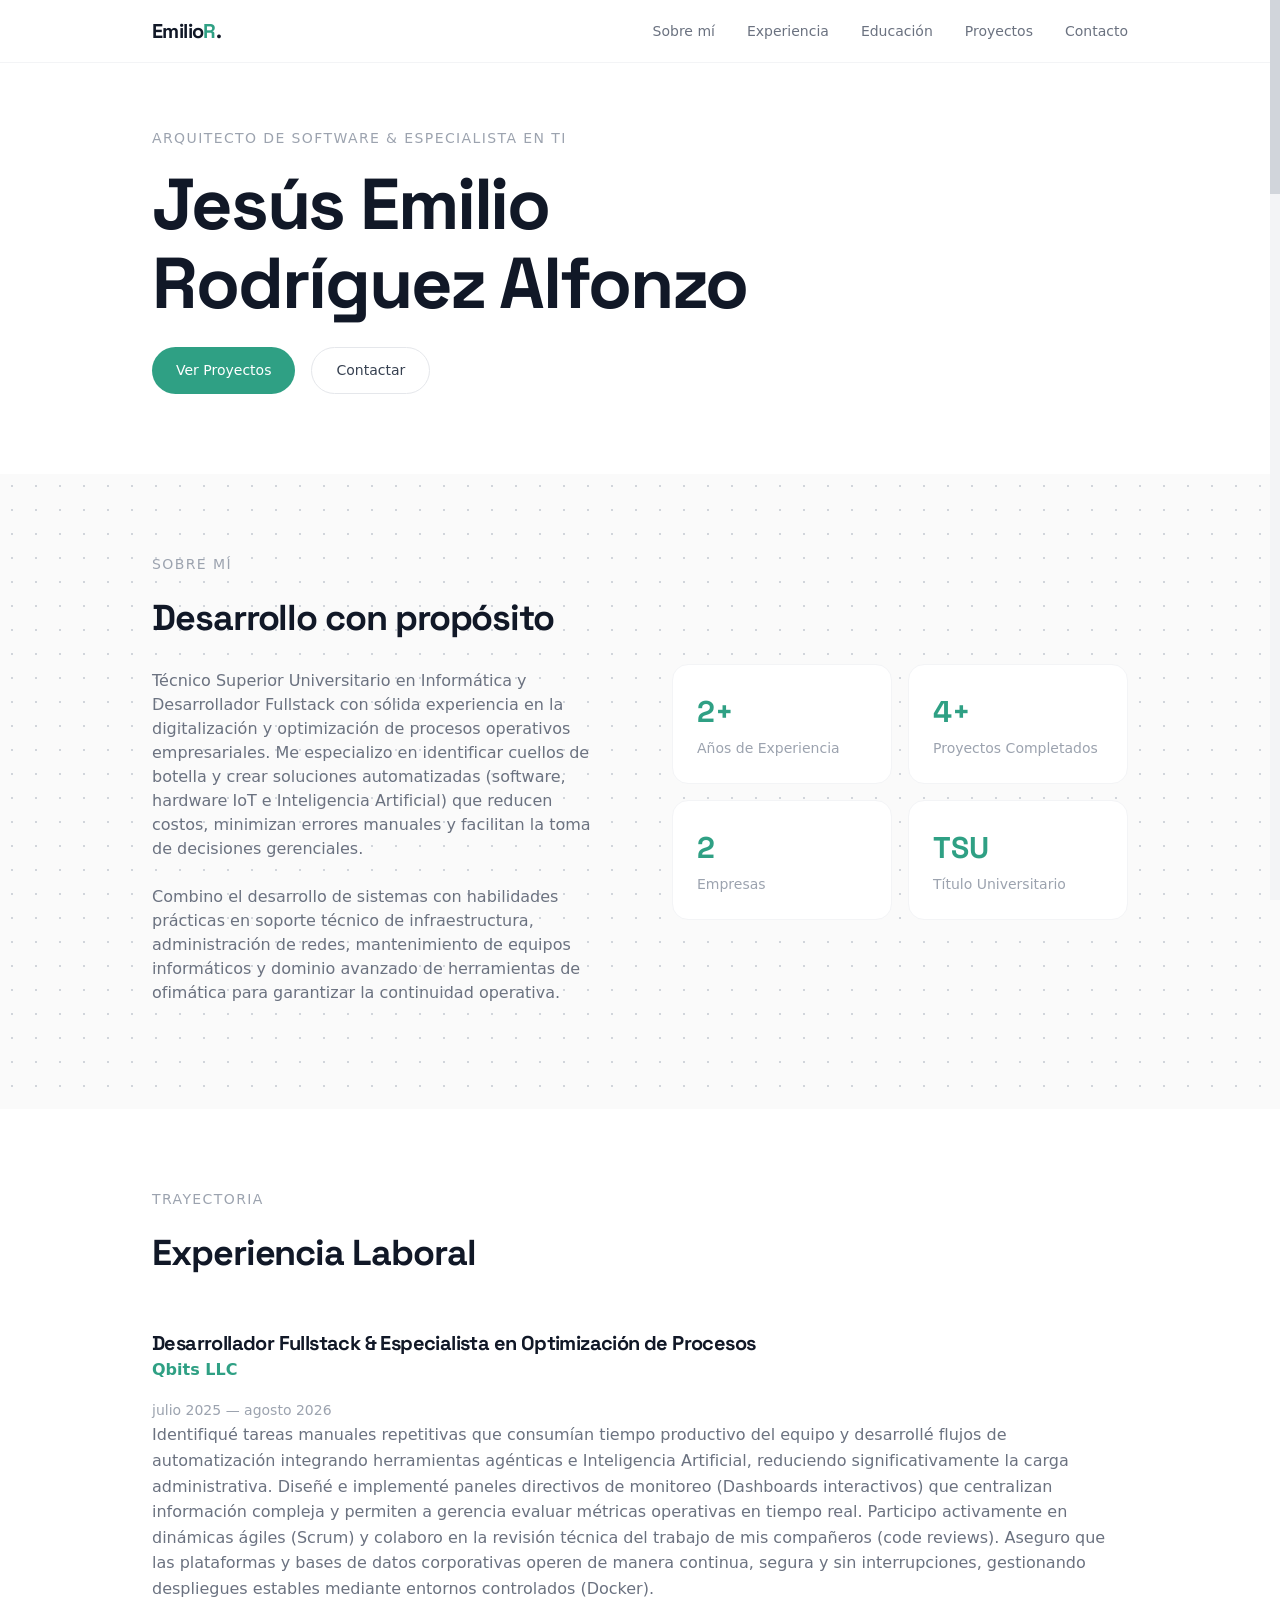
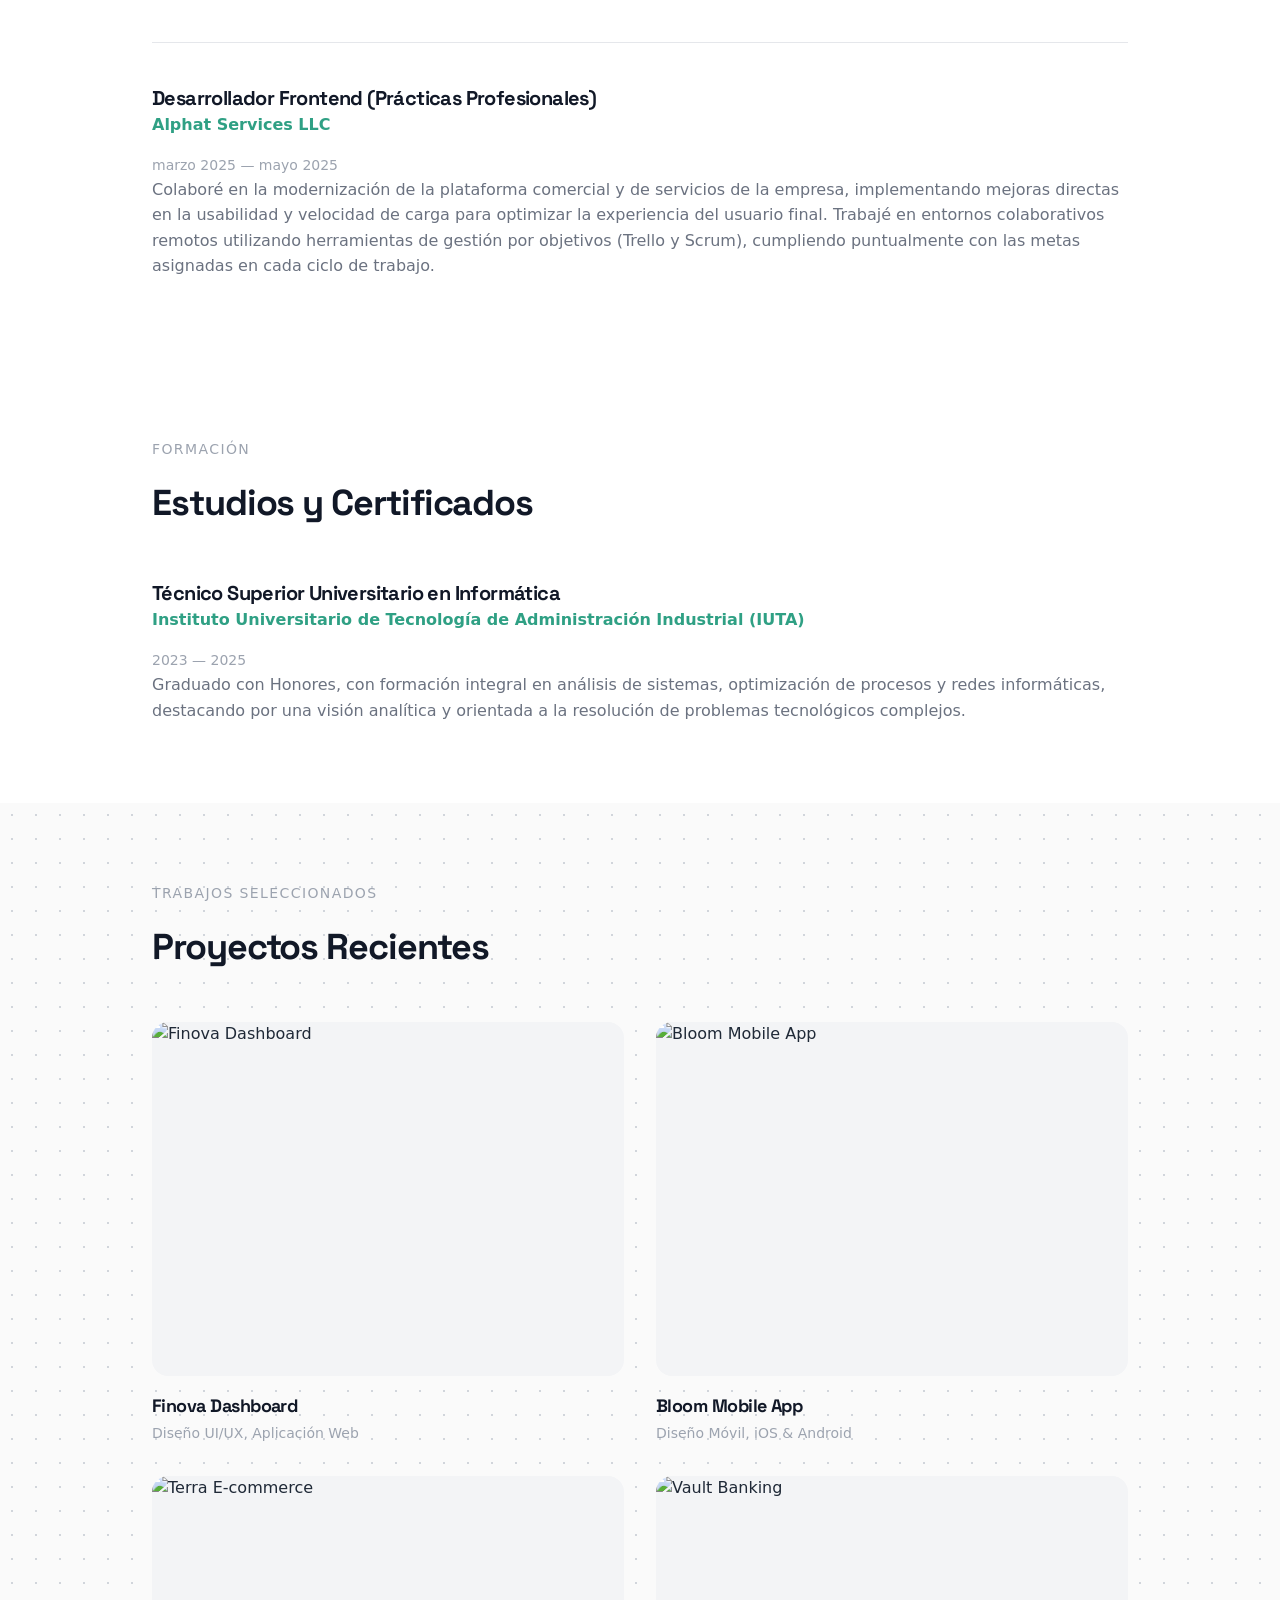
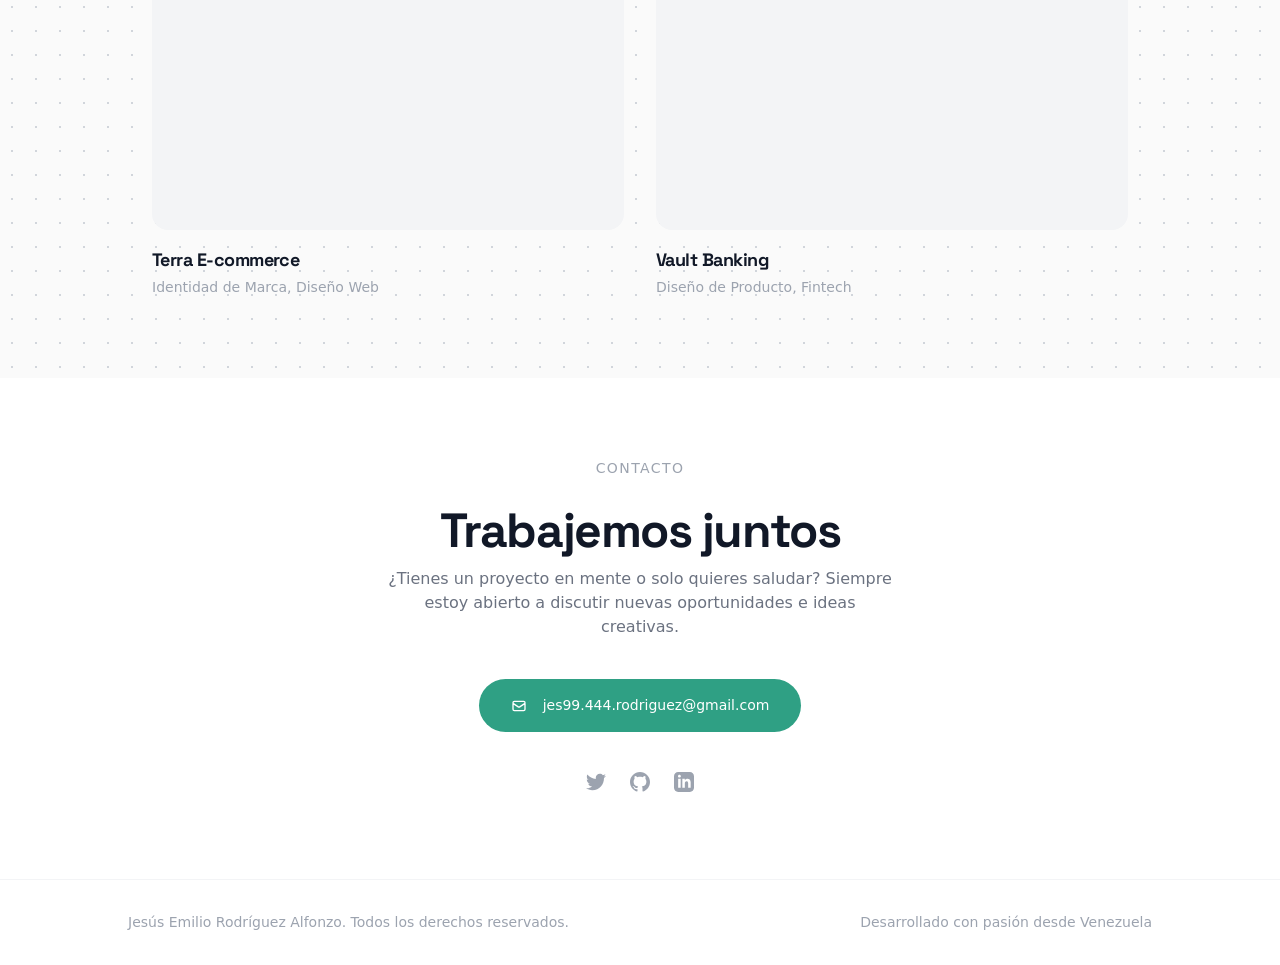
==== demo.html @ e8232c18 "changes" ====
<!DOCTYPE html>
<html lang="es">

<head>
    <meta charset="UTF-8">
    <meta name="viewport" content="width=device-width, initial-scale=1.0">
    <title>Jesús Emilio Rodríguez Alfonzo — Desarrollador Fullstack & DevOps</title>

    <!-- Fuentes de Google -->
    <link rel="preconnect" href="https://fonts.googleapis.com">
    <link rel="preconnect" href="https://fonts.gstatic.com" crossorigin>
    <link href="https://fonts.googleapis.com/css2?family=Space+Grotesk:wght@500;700&display=swap" rel="stylesheet">

    <style>
        /* Variables CSS */
        :root {
            --gray-50: #f9fafb;
            --gray-100: #f3f4f6;
            --gray-200: #e5e7eb;
            --gray-300: #d1d5db;
            --gray-400: #9ca3af;
            --gray-500: #6b7280;
            --gray-600: #4b5563;
            --gray-700: #374151;
            --gray-800: #1f2937;
            --gray-900: #111827;
            --white: #ffffff;
            --accent: #2FA084;
            --accent-hover: #26886C;
            /* Color de Acento: Verde */

            --max-width: 1024px;

            /* Variables del scrollbar personalizado */
            --scrollbar-size: 10px;
            --scrollbar-track: var(--gray-100);
            --scrollbar-thumb: var(--gray-300);
            --scrollbar-thumb-hover: var(--accent);
        }

        /* Reinicio y Base */
        * {
            box-sizing: border-box;
            margin: 0;
            padding: 0;
        }

        html {
            scroll-behavior: smooth;
        }

        body {
            font-family: system-ui, -apple-system, BlinkMacSystemFont, "Segoe UI", Roboto, sans-serif;
            background-color: var(--white);
            color: var(--gray-800);
            -webkit-font-smoothing: antialiased;
            -moz-osx-font-smoothing: grayscale;
            line-height: 1.5;
            overflow-x: hidden;
        }

        /* ============================================= */
        /* Scrollbar 100% personalizado (simulado con JS)  */
        /* Se oculta el scrollbar nativo del navegador y   */
        /* se dibuja uno propio: garantiza el mismo look   */
        /* (cuadrado, sin flechas) en cualquier SO/navegador */
        /* ============================================= */

        html,
        .project-modal {
            scrollbar-width: none;
            /* Firefox */
            -ms-overflow-style: none;
            /* IE/Edge viejo */
        }

        html::-webkit-scrollbar,
        .project-modal::-webkit-scrollbar {
            display: none;
            /* Chrome, Edge, Safari */
            width: 0;
            height: 0;
        }

        .custom-scrollbar-track {
            position: fixed;
            top: 0;
            right: 0;
            width: var(--scrollbar-size);
            height: 100vh;
            background-color: var(--scrollbar-track);
            z-index: 150;
            /* por encima del modal (100) y navbar (50) */
        }

        .custom-scrollbar-thumb {
            position: absolute;
            top: 0;
            left: 0;
            width: 100%;
            background-color: var(--scrollbar-thumb);
            cursor: pointer;
            border-radius: 0;
            /* cuadrado, sin excepción */
            will-change: transform, height;
        }

        .custom-scrollbar-thumb:hover,
        .custom-scrollbar-thumb.dragging {
            background-color: var(--scrollbar-thumb-hover);
        }

        .custom-scrollbar-track.hidden {
            display: none;
        }

        @media (max-width: 767px) {
            .custom-scrollbar-track {
                display: none;
            }
        }

        a {
            text-decoration: none;
            color: inherit;
        }

        /* Tipografía */
        h1,
        h2,
        h3,
        .logo {
            font-family: 'Space Grotesk', sans-serif;
            color: var(--gray-900);
            font-weight: 700;
            letter-spacing: -0.03em;
        }

        .r {
            color: var(--accent);
            font-weight: 900;
        }

        .subtitle {
            font-size: 0.875rem;
            font-weight: 500;
            color: var(--gray-400);
            letter-spacing: 0.1em;
            text-transform: uppercase;
            margin-bottom: 1rem;
        }

        /* Animaciones Fade-In */
        .fade-in {
            opacity: 0;
            transform: translateY(30px);
            transition: opacity 0.8s ease-out, transform 0.8s ease-out;
        }

        .fade-in.visible {
            opacity: 1;
            transform: translateY(0);
        }

        /* Diseño y Contenedores */
        .container {
            max-width: var(--max-width);
            margin: 0 auto;
            padding: 0 1.5rem;
        }

        .section {
            padding-block: 5rem;
        }

        /* Patrón de fondo sutil */
        .bg-gray {
            background-color: #fafafa;
            background-image: radial-gradient(var(--gray-300) 1px, transparent 1px);
            background-size: 24px 24px;
        }

        /* Navegación */
        .navbar {
            position: fixed;
            top: 0;
            width: 100%;
            background-color: rgba(255, 255, 255, 0.9);
            backdrop-filter: blur(4px);
            border-bottom: 1px solid var(--gray-100);
            z-index: 50;
        }

        .navbar-content {
            display: flex;
            justify-content: space-between;
            align-items: center;
            padding: 1rem 1.5rem;
            max-width: var(--max-width);
            margin: 0 auto;
        }

        .logo {
            font-size: 1.25rem;
        }

        .nav-links {
            display: none;
            gap: 2rem;
            font-size: 0.875rem;
            font-weight: 500;
            color: var(--gray-500);
        }

        .nav-links a {
            transition: color 0.2s;
        }

        .nav-links a:hover {
            color: var(--accent);
        }

        .menu-btn {
            display: block;
            background: none;
            border: none;
            color: var(--gray-600);
            cursor: pointer;
        }

        .menu-btn svg {
            width: 1.5rem;
            height: 1.5rem;
        }

        /* Menú Móvil */
        .mobile-menu {
            display: none;
            border-top: 1px solid var(--gray-100);
            background-color: var(--white);
            flex-direction: column;
            gap: 1rem;
            padding: 1rem 1.5rem;
            font-size: 0.875rem;
            font-weight: 500;
            color: var(--gray-500);
        }

        .mobile-menu.active {
            display: flex;
        }

        .mobile-menu a {
            transition: color 0.2s;
        }

        .mobile-menu a:hover {
            color: var(--accent);
        }

        /* Sección Hero */
        .hero {
            padding-top: 8rem;
            padding-bottom: 5rem;
        }

        .hero-content {
            max-width: 42rem;
        }

        .hero h1 {
            font-size: 3rem;
            line-height: 1.1;
            margin-bottom: 1.5rem;
        }

        /* Botones */
        .btn-group {
            display: flex;
            gap: 1rem;
        }

        .btn {
            display: inline-flex;
            align-items: center;
            gap: 0.5rem;
            padding: 0.75rem 1.5rem;
            font-size: 0.875rem;
            font-weight: 500;
            border-radius: 9999px;
            transition: all 0.2s;
            cursor: pointer;
        }

        .btn-primary {
            background-color: var(--accent);
            color: var(--white);
            border: none;
        }

        .btn-primary:hover {
            background-color: var(--accent-hover);
        }

        .btn-outline {
            background-color: transparent;
            color: var(--gray-700);
            border: 1px solid var(--gray-200);
        }

        .btn-outline:hover {
            border-color: var(--gray-400);
        }

        /* Sección Sobre Mí */
        .about-grid {
            display: grid;
            gap: 4rem;
        }

        .about-text {
            color: var(--gray-500);
            margin-bottom: 1.5rem;
        }

        .about h2 {
            font-size: 1.875rem;
            margin-bottom: 1.5rem;
        }

        .stats-grid {
            display: grid;
            grid-template-columns: repeat(2, 1fr);
            gap: 1rem;
        }

        .stat-card {
            background-color: var(--white);
            padding: 1.5rem;
            border-radius: 1rem;
            border: 1px solid var(--gray-100);
            transition: transform 0.3s ease;
        }

        .stat-card:hover {
            transform: translateY(-5px);
        }

        .stat-number {
            font-size: 1.875rem;
            font-family: 'Space Grotesk', sans-serif;
            font-weight: 700;
            color: var(--accent);
            margin-bottom: 0.25rem;
        }

        .stat-label {
            font-size: 0.875rem;
            color: var(--gray-400);
        }

        /* Sección Experiencia y Educación */
        .section-header h2 {
            font-size: 1.875rem;
            margin-bottom: 3rem;
        }

        .experience-list {
            display: flex;
            flex-direction: column;
            gap: 2.5rem;
        }

        .experience-item {
            padding-bottom: 2.5rem;
            border-bottom: 1px solid var(--gray-200);
        }

        .experience-item:last-child {
            padding-bottom: 0;
            border-bottom: none;
        }

        .job-meta {
            display: flex;
            flex-direction: column;
            gap: 0.25rem;
            margin-bottom: 0.5rem;
        }

        .job-title {
            font-size: 1.25rem;
            color: var(--gray-900);
        }

        .job-duration {
            font-size: 0.875rem;
            color: var(--gray-400);
            font-weight: 500;
        }

        .company-name {
            font-size: 1rem;
            font-weight: 600;
            color: var(--accent);
            margin-bottom: 1rem;
        }

        .job-desc {
            color: var(--gray-500);
            line-height: 1.6;
        }

        /* Sección Proyectos */
        .projects-grid {
            display: grid;
            gap: 2rem;
        }

        .project-card {
            cursor: pointer;
        }

        .project-image {
            background-color: var(--gray-100);
            border-radius: 1rem;
            overflow: hidden;
            margin-bottom: 1rem;
            aspect-ratio: 4/3;
            display: flex;
            align-items: center;
            justify-content: center;
            position: relative;
        }

        .project-image img {
            width: 100%;
            height: 100%;
            object-fit: cover;
            position: absolute;
            inset: 0;
            transition: transform 0.5s ease;
        }

        .project-card:hover .project-image img {
            transform: scale(1.05);
        }

        .project-overlay {
            position: absolute;
            inset: 0;
            background-image: linear-gradient(to top, rgba(0, 0, 0, 0.6) 0%, transparent 100%);
            opacity: 0;
            transition: opacity 0.3s ease;
            z-index: 20;
        }

        .project-card:hover .project-overlay {
            opacity: 1;
        }

        .project-title {
            font-size: 1.125rem;
            margin-bottom: 0.25rem;
            transition: color 0.2s;
        }

        .project-card:hover .project-title {
            color: var(--accent);
        }

        .project-category {
            font-size: 0.875rem;
            color: var(--gray-400);
        }

        /* Sección Contacto */
        .contact {
            text-align: center;
        }

        .contact-desc {
            color: var(--gray-500);
            margin: 0 auto 2.5rem;
            max-width: 32rem;
        }

        .contact .btn-primary {
            padding: 1rem 2rem;
        }

        .social-links {
            display: flex;
            justify-content: center;
            gap: 1.5rem;
            margin-top: 2.5rem;
        }

        .social-links a {
            color: var(--gray-400);
            transition: color 0.2s;
        }

        .social-links a:hover {
            color: var(--accent);
        }

        .social-links svg {
            width: 1.25rem;
            height: 1.25rem;
            fill: currentColor;
        }

        /* Modal — Artículo */
        .project-modal {
            position: fixed;
            inset: 0;
            z-index: 100;
            background: var(--white);
            overflow-y: auto;
            opacity: 0;
            visibility: hidden;
            transition: opacity 0.4s cubic-bezier(0.4, 0, 0.2, 1), visibility 0.4s;
        }

        .project-modal.open {
            opacity: 1;
            visibility: visible;
        }

        .modal-topbar {
            position: sticky;
            top: 0;
            z-index: 10;
            background: rgba(255, 255, 255, 0.92);
            backdrop-filter: blur(8px);
            border-bottom: 1px solid var(--gray-100);
        }

        .modal-topbar-inner {
            max-width: var(--max-width);
            margin: 0 auto;
            padding: 0.875rem 1.5rem;
            display: flex;
            align-items: center;
        }

        .modal-close {
            background: none;
            border: none;
            font-size: 0.875rem;
            font-weight: 500;
            color: var(--gray-500);
            cursor: pointer;
            display: inline-flex;
            align-items: center;
            gap: 0.4rem;
            padding: 0;
            transition: color 0.2s;
        }

        .modal-close:hover {
            color: var(--accent);
        }

        .modal-close svg {
            width: 1rem;
            height: 1rem;
        }

        .article-hero {
            max-width: 720px;
            margin: 1rem auto 0;
            overflow: hidden;
        }

        .article-hero img {
            width: 100%;
            height: auto;
            aspect-ratio: 16/10;
            object-fit: cover;
            display: block;
            border-radius: 0.5rem;
        }

        .article-body {
            max-width: 720px;
            margin: 0 auto;
            padding: 3rem 0 5rem;
        }

        .article-category {
            font-size: 0.8rem;
            font-weight: 500;
            color: var(--accent);
            text-transform: uppercase;
            letter-spacing: 0.08em;
            margin-bottom: 0.75rem;
        }

        .article-title {
            font-size: clamp(2rem, 5vw, 3.25rem);
            line-height: 1.15;
            margin-bottom: 2rem;
            text-wrap: balance;
        }

        .article-text {
            display: flex;
            flex-direction: column;
            gap: 1.25rem;
        }

        .article-text p {
            font-size: 1.0625rem;
            line-height: 1.8;
            color: var(--gray-600);
        }

        .article-text p strong {
            color: var(--gray-900);
            font-weight: 600;
        }

        .article-tags {
            display: flex;
            flex-wrap: wrap;
            gap: 0.5rem;
            margin-top: 2.5rem;
            padding-top: 2rem;
            border-top: 1px solid var(--gray-200);
        }

        .article-tag {
            padding: 0.35rem 0.875rem;
            background: var(--gray-100);
            border-radius: 9999px;
            font-size: 0.8rem;
            color: var(--gray-600);
            font-weight: 500;
        }

        @media (max-width: 640px) {
            .article-hero {
                max-width: 100%;
            }

            .article-hero img {
                border-radius: 0;
            }

            .article-body {
                padding: 2rem 1.25rem 4rem;
            }

            .article-title {
                margin-bottom: 1.5rem;
            }
        }

        /* Pie de Página */
        .footer {
            padding: 2rem 1.5rem;
            border-top: 1px solid var(--gray-100);
        }

        .footer-content {
            max-width: var(--max-width);
            margin: 0 auto;
            display: flex;
            flex-direction: column;
            gap: 1rem;
            text-align: center;
            font-size: 0.875rem;
            color: var(--gray-400);
        }

        /* Consultas de Medios Responsivas */
        @media (min-width: 768px) {
            .nav-links {
                display: flex;
            }

            .menu-btn {
                display: none;
            }

            .mobile-menu {
                display: none !important;
            }

            .hero h1 {
                font-size: 4.5rem;
            }

            .about h2,
            .section-header h2,
            .contact h2 {
                font-size: 2.25rem;
            }

            .contact h2 {
                font-size: 3rem;
            }

            .about-grid,
            .projects-grid {
                grid-template-columns: repeat(2, 1fr);
            }

            .about-grid {
                align-items: center;
            }

            .job-meta {
                flex-direction: row;
                justify-content: space-between;
                align-items: center;
            }

            .footer-content {
                flex-direction: row;
                justify-content: space-between;
                text-align: left;
            }
        }
    </style>
</head>

<body>

    <!-- Scrollbar personalizado (reemplaza al nativo del navegador) -->
    <div id="customScrollbarTrack" class="custom-scrollbar-track">
        <div id="customScrollbarThumb" class="custom-scrollbar-thumb"></div>
    </div>

    <!-- Navegación -->
    <nav class="navbar">
        <div class="navbar-content">
            <span class="logo">Emilio<span class="r">R</span>.</span>
            <div class="nav-links">
                <a href="#about">Sobre mí</a>
                <a href="#experience">Experiencia</a>
                <a href="#education">Educación</a>
                <a href="#work">Proyectos</a>
                <a href="#contact">Contacto</a>
            </div>
            <button id="menuBtn" class="menu-btn">
                <svg fill="none" stroke="currentColor" viewBox="0 0 24 24">
                    <path stroke-linecap="round" stroke-linejoin="round" stroke-width="2" d="M4 6h16M4 12h16M4 18h16" />
                </svg>
            </button>
        </div>
        <!-- Menú Móvil -->
        <div id="mobileMenu" class="mobile-menu">
            <a href="#about">Sobre mí</a>
            <a href="#experience">Experiencia</a>
            <a href="#education">Educación</a>
            <a href="#work">Proyectos</a>
            <a href="#contact">Contacto</a>
        </div>
    </nav>

    <!-- Sección Hero -->
    <section class="hero container fade-in">
        <div class="hero-content">
            <p class="subtitle fade-in">Arquitecto de Software & Especialista en TI</p>
            <h1 class="fade-in">Jesús Emilio Rodríguez Alfonzo</h1>
            <div class="btn-group fade-in">
                <a href="#work" class="btn btn-primary">Ver Proyectos</a>
                <a href="#contact" class="btn btn-outline">Contactar</a>
            </div>
        </div>
    </section>

    <!-- Sección Sobre Mí -->
    <section id="about" class="section bg-gray about">
        <div class="container about-grid">
            <div class="fade-in">
                <p class="subtitle">Sobre Mí</p>
                <h2>Desarrollo con propósito</h2>
                <p class="about-text">
                    Técnico Superior Universitario en Informática y Desarrollador Fullstack con sólida experiencia en la
                    digitalización y optimización de procesos operativos empresariales. Me especializo en identificar
                    cuellos de botella y crear soluciones automatizadas (software, hardware IoT e Inteligencia
                    Artificial) que reducen costos, minimizan errores manuales y facilitan la toma de decisiones
                    gerenciales.
                </p>
                <p class="about-text">
                    Combino el desarrollo de sistemas con habilidades prácticas en soporte técnico de infraestructura,
                    administración de redes, mantenimiento de equipos informáticos y dominio avanzado de herramientas de
                    ofimática para garantizar la continuidad operativa.
                </p>
            </div>
            <div class="stats-grid fade-in">
                <div class="stat-card">
                    <p class="stat-number">2+</p>
                    <p class="stat-label">Años de Experiencia</p>
                </div>
                <div class="stat-card">
                    <p class="stat-number">4+</p>
                    <p class="stat-label">Proyectos Completados</p>
                </div>
                <div class="stat-card">
                    <p class="stat-number">2</p>
                    <p class="stat-label">Empresas</p>
                </div>
                <div class="stat-card">
                    <p class="stat-number">TSU</p>
                    <p class="stat-label">Título Universitario</p>
                </div>
            </div>
        </div>
    </section>

    <!-- Sección Experiencia -->
    <section id="experience" class="section container">
        <div class="section-header fade-in">
            <p class="subtitle">Trayectoria</p>
            <h2>Experiencia Laboral</h2>
        </div>
        <div class="experience-list">
            <!-- Trabajo 1 -->
            <div class="experience-item fade-in">
                <h3 class="job-title">Desarrollador Fullstack & Especialista en Optimización de Procesos</h3>
                <p class="company-name">Qbits LLC</p>
                <span class="job-duration">julio 2025 — agosto 2026</span>
                <p class="job-desc">Identifiqué tareas manuales repetitivas que consumían tiempo productivo del equipo y
                    desarrollé flujos de automatización integrando herramientas agénticas e Inteligencia Artificial,
                    reduciendo significativamente la carga administrativa. Diseñé e implementé paneles directivos de
                    monitoreo (Dashboards interactivos) que centralizan información compleja y permiten a gerencia
                    evaluar métricas operativas en tiempo real. Participo activamente en dinámicas ágiles (Scrum) y
                    colaboro en la revisión técnica del trabajo de mis compañeros (code reviews). Aseguro que las
                    plataformas y bases de datos corporativas operen de manera continua, segura y sin interrupciones,
                    gestionando despliegues estables mediante entornos controlados (Docker).</p>
            </div>

            <!-- Trabajo 2 -->
            <div class="experience-item fade-in">
                <h3 class="job-title">Desarrollador Frontend (Prácticas Profesionales)</h3>
                <p class="company-name">Alphat Services LLC</p>
                <span class="job-duration">marzo 2025 — mayo 2025</span>
                <p class="job-desc">Colaboré en la modernización de la plataforma comercial y de servicios de la
                    empresa, implementando mejoras directas en la usabilidad y velocidad de carga para optimizar la
                    experiencia del usuario final. Trabajé en entornos colaborativos remotos utilizando herramientas de
                    gestión por objetivos (Trello y Scrum), cumpliendo puntualmente con las metas asignadas en cada
                    ciclo de trabajo.</p>
            </div>
        </div>
    </section>

    <!-- Sección Estudios y Certificados -->
    <section id="education" class="section container">
        <div class="section-header fade-in">
            <p class="subtitle">Formación</p>
            <h2>Estudios y Certificados</h2>
        </div>
        <div class="experience-list">
            <!-- Estudio 1 -->
            <div class="experience-item fade-in">
                <h3 class="job-title">Técnico Superior Universitario en Informática</h3>
                <p class="company-name">Instituto Universitario de Tecnología de Administración Industrial (IUTA)</p>
                <span class="job-duration">2023 — 2025</span>
                <p class="job-desc">Graduado con Honores, con formación integral en análisis de sistemas, optimización
                    de procesos y redes informáticas, destacando por una visión analítica y orientada a la resolución de
                    problemas tecnológicos complejos.</p>
            </div>
        </div>
    </section>

    <!-- Sección Proyectos -->
    <section id="work" class="section bg-gray">
        <div class="container">
            <div class="section-header fade-in">
                <p class="subtitle">Trabajos Seleccionados</p>
                <h2>Proyectos Recientes</h2>
            </div>
            <div class="projects-grid">
                <!-- Proyecto 1 -->
                <div class="project-card fade-in">
                    <div class="project-image">
                        <img src="https://picsum.photos/id/0/800/600" alt="Finova Dashboard" loading="lazy">
                        <div class="project-overlay"></div>
                    </div>
                    <h3 class="project-title">Finova Dashboard</h3>
                    <p class="project-category">Diseño UI/UX, Aplicación Web</p>
                </div>
                <!-- Proyecto 2 -->
                <div class="project-card fade-in">
                    <div class="project-image">
                        <img src="https://picsum.photos/id/180/800/600" alt="Bloom Mobile App" loading="lazy">
                        <div class="project-overlay"></div>
                    </div>
                    <h3 class="project-title">Bloom Mobile App</h3>
                    <p class="project-category">Diseño Móvil, iOS & Android</p>
                </div>
                <!-- Proyecto 3 -->
                <div class="project-card fade-in">
                    <div class="project-image">
                        <img src="https://picsum.photos/id/1/800/600" alt="Terra E-commerce" loading="lazy">
                        <div class="project-overlay"></div>
                    </div>
                    <h3 class="project-title">Terra E-commerce</h3>
                    <p class="project-category">Identidad de Marca, Diseño Web</p>
                </div>
                <!-- Proyecto 4 -->
                <div class="project-card fade-in">
                    <div class="project-image">
                        <img src="https://picsum.photos/id/60/800/600" alt="Vault Banking" loading="lazy">
                        <div class="project-overlay"></div>
                    </div>
                    <h3 class="project-title">Vault Banking</h3>
                    <p class="project-category">Diseño de Producto, Fintech</p>
                </div>
            </div>
        </div>
    </section>

    <!-- Sección Contacto -->
    <section id="contact" class="section contact fade-in">
        <div class="container">
            <p class="subtitle">Contacto</p>
            <h2>Trabajemos juntos</h2>
            <p class="contact-desc">
                ¿Tienes un proyecto en mente o solo quieres saludar? Siempre estoy abierto a discutir nuevas
                oportunidades
                e ideas creativas.
            </p>
            <a href="mailto:jes99.444.rodriguez@gmail.com" class="btn btn-primary">
                <svg style="width: 1rem; height: 1rem; margin-right: 0.5rem;" fill="none" stroke="currentColor"
                    viewBox="0 0 24 24">
                    <path stroke-linecap="round" stroke-linejoin="round" stroke-width="2"
                        d="M3 8l7.89 5.26a2 2 0 002.22 0L21 8M5 19h14a2 2 0 002-2V7a2 2 0 00-2-2H5a2 2 0 00-2 2v10a2 2 0 002 2z" />
                </svg>
                jes99.444.rodriguez@gmail.com
            </a>
            <div class="social-links">
                <a href="#">
                    <svg viewBox="0 0 24 24">
                        <path
                            d="M24 4.557c-.883.392-1.832.656-2.828.775 1.017-.609 1.798-1.574 2.165-2.724-.951.564-2.005.974-3.127 1.195-.897-.957-2.178-1.555-3.594-1.555-3.179 0-5.515 2.966-4.797 6.045-4.091-.205-7.719-2.165-10.148-5.144-1.29 2.213-.669 5.108 1.523 6.574-.806-.026-1.566-.247-2.224-.616-.054 2.281 1.581 4.415 3.949 4.89-.693.188-1.452.232-2.224.084.626 1.956 2.444 3.379 4.6 3.419-2.07 1.623-4.678 2.348-7.29 2.04 2.179 1.397 4.768 2.212 7.548 2.212 9.142 0 14.307-7.721 13.995-14.646.962-.695 1.797-1.562 2.457-2.549z" />
                    </svg>
                </a>
                <a href="#">
                    <svg viewBox="0 0 24 24">
                        <path
                            d="M12 0c-6.626 0-12 5.373-12 12 0 5.302 3.438 9.8 8.207 11.387.599.111.793-.261.793-.577v-2.234c-3.338.726-4.033-1.416-4.033-1.416-.546-1.387-1.333-1.756-1.333-1.756-1.089-.745.083-.729.083-.729 1.205.084 1.839 1.237 1.839 1.237 1.07 1.834 2.807 1.304 3.492.997.107-.775.418-1.305.762-1.604-2.665-.305-5.467-1.334-5.467-5.931 0-1.311.469-2.381 1.236-3.221-.124-.303-.535-1.524.117-3.176 0 0 1.008-.322 3.301 1.23.957-.266 1.983-.399 3.003-.404 1.02.005 2.047.138 3.006.404 2.291-1.552 3.297-1.23 3.297-1.23.653 1.653.242 2.874.118 3.176.77.84 1.235 1.911 1.235 3.221 0 4.609-2.807 5.624-5.479 5.921.43.372.823 1.102.823 2.222v3.293c0 .319.192.694.801.576 4.765-1.589 8.199-6.086 8.199-11.386 0-6.627-5.373-12-12-12z" />
                    </svg>
                </a>
                <a href="#">
                    <svg viewBox="0 0 24 24">
                        <path
                            d="M19 0h-14c-2.761 0-5 2.239-5 5v14c0 2.761 2.239 5 5 5h14c2.762 0 5-2.239 5-5v-14c0-2.761-2.238-5-5-5zm-11 19h-3v-11h3v11zm-1.5-12.268c-.966 0-1.75-.79-1.75-1.764s.784-1.764 1.75-1.764 1.75.79 1.75 1.764-.783 1.764-1.75 1.764zm13.5 12.268h-3v-5.604c0-3.368-4-3.113-4 0v5.604h-3v-11h3v1.765c1.396-2.586 7-2.777 7 2.476v6.759z" />
                    </svg>
                </a>
            </div>
        </div>
    </section>

    <!-- Modal — Artículo -->
    <div id="projectModal" class="project-modal">
        <header class="modal-topbar">
            <div class="modal-topbar-inner">
                <button id="modalClose" class="modal-close">
                    <svg fill="none" stroke="currentColor" viewBox="0 0 24 24">
                        <path stroke-linecap="round" stroke-linejoin="round" stroke-width="2"
                            d="M10 19l-7-7m0 0l7-7m-7 7h18" />
                    </svg>
                    Volver
                </button>
            </div>
        </header>
        <article class="modal-article">
            <figure class="article-hero">
                <img id="modalImage" src="" alt="">
            </figure>
            <div class="article-body">
                <p id="modalCategory" class="article-category"></p>
                <h1 id="modalTitle" class="article-title"></h1>
                <div id="modalDescription" class="article-text"></div>
                <div id="modalTags" class="article-tags"></div>
            </div>
        </article>
    </div>

    <!-- Pie de Página -->
    <footer class="footer">
        <div class="footer-content">
            <p>Jesús Emilio Rodríguez Alfonzo. Todos los derechos reservados.</p>
            <p>Desarrollado con pasión desde Venezuela</p>
        </div>
    </footer>

    <script>
        // Alternar menú móvil
        const menuBtn = document.getElementById('menuBtn');
        const mobileMenu = document.getElementById('mobileMenu');
        menuBtn.addEventListener('click', () => {
            mobileMenu.classList.toggle('active');
        });

        // Cerrar menú móvil al hacer clic en un enlace
        mobileMenu.querySelectorAll('a').forEach(link => {
            link.addEventListener('click', () => {
                mobileMenu.classList.remove('active');
            });
        });

        // Desplazamiento suave para enlaces de anclaje
        document.querySelectorAll('a[href^="#"]').forEach(anchor => {
            anchor.addEventListener('click', function (e) {
                e.preventDefault();
                const target = document.querySelector(this.getAttribute('href'));
                if (target) {
                    target.scrollIntoView({ behavior: 'smooth', block: 'start' });
                }
            });
        });

        // Observador de intersección para animaciones Fade-in
        const observerOptions = {
            threshold: 0.1,
            rootMargin: "0px 0px -50px 0px"
        };

        const observer = new IntersectionObserver((entries) => {
            entries.forEach(entry => {
                if (entry.isIntersecting) {
                    entry.target.classList.add('visible');
                }
            });
        }, observerOptions);

        document.querySelectorAll('.fade-in').forEach((el) => {
            observer.observe(el);
        });

        // Datos de proyectos
        const projectsData = [
            {
                title: "Finova Dashboard",
                category: "Diseño UI/UX · Aplicación Web",
                image: "https://picsum.photos/id/0/800/600",
                description: [
                    "<strong>El reto:</strong> Finova, una fintech en crecimiento, necesitaba transformar su panel de control empresarial. Los usuarios perdían tiempo buscando datos críticos entre decenas de pantallas sin jerarquía ni coherencia visual.",
                    "<strong>Mi enfoque:</strong> Comencé con una auditoría de usabilidad completa y entrevistas con 12 clientes clave. Identifiqué los flujos de uso más frecuentes y rediseñé la información arquitectura para poner los KPIs principales a un solo clic de distancia. Cada componente fue construido como pieza de un sistema de diseño modular.",
                    "<strong>El resultado:</strong> El nuevo dashboard redujo el tiempo de toma de decisiones en un 40% y mejoró la retención de usuarios en un 25% en los primeros tres meses. El sistema de diseño se extendió a toda la plataforma."
                ],
                tags: ["React", "D3.js", "Design System", "Figma", "User Research"]
            },
            {
                title: "Bloom Mobile App",
                category: "Diseño Móvil · iOS & Android",
                image: "https://picsum.photos/id/180/800/600",
                description: [
                    "<strong>El reto:</strong> Bloom quería crear una app de jardinería que se sintiera cálida y accesible, no técnica. El mercado estaba saturado de apps genéricas de recordatorios sin personalidad.",
                    "<strong>Mi enfoque:</strong> Investigación etnográfica con 20 usuarios: visité sus hogares para entender su relación con las plantas. Diseñé una interfaz que usa lenguaje natural (\"Tu monstera tiene sed\") en vez de datos crudos. La paleta de verdes orgánicos y las micro-animaciones refuerzan la conexión emocional con el cuidado de plantas.",
                    "<strong>El resultado:</strong> La app alcanzó 50,000 descargas en el primer mes con una calificación de 4.9 estrellas. El tiempo promedio de sesión superó los 3 minutos — alto para una app de utilidad."
                ],
                tags: ["Flutter", "Animaciones", "UX Research", "Prototyping", "Design Tokens"]
            },
            {
                title: "Terra E-commerce",
                category: "Identidad de Marca · Diseño Web",
                image: "https://picsum.photos/id/1/800/600",
                description: [
                    "<strong>El reto:</strong> Terra necesitaba una identidad visual y una tienda online que comunicaran sustentabilidad de verdad, no solo greenwashing. El público objetivo son compradores conscientes que desconfían de las promesas vacías.",
                    "<strong>Mi enfoque:</strong> Desarrollé una identidad de marca con texturas orgánicas, fotografía honesta y una paleta de tierra que evoca lo natural sin caer en el cliché del verde genérico. El flujo de compra fue optimizado con checkout de un solo paso y transparencia total en la huella de carbono de cada producto.",
                    "<strong>El resultado:</strong> El abandono del carrito se redujo un 35%. Terra fue destacada como \"Diseño del mes\" en Awwwards y el tráfico orgánico creció un 60% gracias al SEO optimizado."
                ],
                tags: ["Branding", "Shopify", "Mobile First", "SEO", "Estrategia"]
            },
            {
                title: "Vault Banking",
                category: "Diseño de Producto · Fintech",
                image: "https://picsum.photos/id/60/800/600",
                description: [
                    "<strong>El reto:</strong> Vault quería crear una app bancaria digital que fuera segura sin sentirse intimidante. El reto era balancear la confianza (necesaria en fintech) con la simplicidad (necesaria para la adopción).",
                    "<strong>Mi enfoque:</strong> Diseñé un sistema de autenticación biométrica que se siente como una extensión natural del flujo, no como una barrera. La interfaz usa jerarquía visual clara: acciones primarias en azul, información contextual en gris suave. Cada pantalla tiene un solo objetivo.",
                    "<strong>El resultado:</strong> La app alcanzó 4.8 estrellas en App Store y Google Play con más de 100,000 descargas en el primer trimestre. La tasa de completitud de onboarding subió del 62% al 91%."
                ],
                tags: ["Seguridad", "Biometría", "iOS", "Android", "Accesibilidad"]
            }
        ];

        // Objetivo activo del scrollbar personalizado (se declara aquí para
        // que tanto el modal como el IIFE del scrollbar lo compartan)
        let scrollbarTarget = window;

        // Modal
        const modal = document.getElementById('projectModal');
        const modalClose = document.getElementById('modalClose');
        const modalImage = document.getElementById('modalImage');
        const modalCategory = document.getElementById('modalCategory');
        const modalTitle = document.getElementById('modalTitle');
        const modalDescription = document.getElementById('modalDescription');
        const modalTags = document.getElementById('modalTags');

        function openModal(project) {
            modalImage.src = project.image;
            modalImage.alt = project.title;
            modalCategory.textContent = project.category;
            modalTitle.textContent = project.title;
            modalDescription.innerHTML = project.description
                .map(p => `<p>${p}</p>`)
                .join('');
            modalTags.innerHTML = project.tags
                .map(tag => `<span class="article-tag">${tag}</span>`)
                .join('');
            modal.classList.add('open');
            modal.scrollTop = 0;
            scrollbarTarget = modal;
            if (window.updateCustomScrollbar) requestAnimationFrame(window.updateCustomScrollbar);
        }

        function closeModal() {
            modal.classList.remove('open');
            scrollbarTarget = window;
            if (window.updateCustomScrollbar) requestAnimationFrame(window.updateCustomScrollbar);
        }

        document.querySelectorAll('.project-card').forEach((card, index) => {
            card.addEventListener('click', () => openModal(projectsData[index]));
        });

        modalClose.addEventListener('click', closeModal);

        document.addEventListener('keydown', (e) => {
            if (e.key === 'Escape' && modal.classList.contains('open')) closeModal();
        });

        // ============================================
        // Scrollbar 100% personalizado (simulado)
        // ============================================
        (function () {
            const track = document.getElementById('customScrollbarTrack');
            const thumb = document.getElementById('customScrollbarThumb');

            // El "objetivo" activo (window o el modal) vive en la variable
            // compartida scrollbarTarget, actualizada por openModal/closeModal
            let isDragging = false;
            let dragStartY = 0;
            let dragStartScrollTop = 0;

            function getScrollInfo(target) {
                if (target === window) {
                    return {
                        scrollTop: window.scrollY || document.documentElement.scrollTop,
                        scrollHeight: document.documentElement.scrollHeight,
                        clientHeight: window.innerHeight
                    };
                }
                return {
                    scrollTop: target.scrollTop,
                    scrollHeight: target.scrollHeight,
                    clientHeight: target.clientHeight
                };
            }

            function setScrollTop(target, value) {
                if (target === window) {
                    window.scrollTo({ top: value, left: 0, behavior: 'auto' });
                } else {
                    target.scrollTo({ top: value, left: 0, behavior: 'auto' });
                }
            }

            function updateThumb() {
                const { scrollTop, scrollHeight, clientHeight } = getScrollInfo(scrollbarTarget);
                const trackHeight = track.clientHeight;

                if (scrollHeight <= clientHeight + 1) {
                    track.classList.add('hidden');
                    return;
                }
                track.classList.remove('hidden');

                const minThumb = 30;
                const thumbHeight = Math.max((clientHeight / scrollHeight) * trackHeight, minThumb);
                const maxThumbTop = trackHeight - thumbHeight;
                const scrollableDistance = scrollHeight - clientHeight;
                const ratio = scrollableDistance > 0 ? scrollTop / scrollableDistance : 0;
                const thumbTop = ratio * maxThumbTop;

                thumb.style.height = thumbHeight + 'px';
                thumb.style.transform = `translateY(${thumbTop}px)`;
            }
            // Se expone para que openModal/closeModal puedan pedir un recálculo
            window.updateCustomScrollbar = updateThumb;

            // --- Arrastre optimizado: nada de layout reads en cada evento ---
            let dragScrollableDistance = 0;
            let dragMaxThumbTop = 0;
            let dragThumbHeight = 0;
            let pendingClientY = null;
            let rafId = null;
            let dragTargetEl = null; // el elemento real al que se le desactiva el smooth-scroll
            let dragTargetPrevBehavior = '';

            function disableSmoothScroll(target) {
                // window no tiene "style" propio: el smooth-scroll real vive
                // en <html>, así que hay que tocar document.documentElement
                dragTargetEl = target === window ? document.documentElement : target;
                dragTargetPrevBehavior = dragTargetEl.style.scrollBehavior || '';
                dragTargetEl.style.scrollBehavior = 'auto';
            }

            function restoreSmoothScroll() {
                if (dragTargetEl) {
                    dragTargetEl.style.scrollBehavior = dragTargetPrevBehavior;
                    dragTargetEl = null;
                }
            }

            function startDrag(clientY) {
                isDragging = true;
                thumb.classList.add('dragging');
                dragStartY = clientY;

                // Mientras se arrastra, cero scroll suave — solo instantáneo
                disableSmoothScroll(scrollbarTarget);

                // Se miden las cosas UNA sola vez, al iniciar el arrastre
                const info = getScrollInfo(scrollbarTarget);
                dragStartScrollTop = info.scrollTop;
                dragScrollableDistance = info.scrollHeight - info.clientHeight;
                const trackHeight = track.clientHeight;
                dragThumbHeight = thumb.offsetHeight;
                dragMaxThumbTop = trackHeight - dragThumbHeight;
            }

            function processDrag() {
                rafId = null;
                if (!isDragging || pendingClientY === null || dragMaxThumbTop <= 0) return;

                const deltaY = pendingClientY - dragStartY;
                const deltaScroll = (deltaY / dragMaxThumbTop) * dragScrollableDistance;
                let newScrollTop = dragStartScrollTop + deltaScroll;
                newScrollTop = Math.max(0, Math.min(newScrollTop, dragScrollableDistance));

                // Se mueve el thumb YA, en este mismo frame, sin esperar al
                // evento 'scroll' (que llega asíncrono y genera el delay)
                const ratio = dragScrollableDistance > 0 ? newScrollTop / dragScrollableDistance : 0;
                thumb.style.transform = `translateY(${ratio * dragMaxThumbTop}px)`;

                setScrollTop(scrollbarTarget, newScrollTop);
            }

            function onDragMove(clientY) {
                if (!isDragging) return;
                pendingClientY = clientY;
                // Solo se procesa una vez por frame, nunca más rápido de lo
                // que el navegador puede pintar — evita el delay acumulado
                if (rafId === null) {
                    rafId = requestAnimationFrame(processDrag);
                }
            }

            function endDrag() {
                if (!isDragging) return;
                isDragging = false;
                thumb.classList.remove('dragging');
                document.body.style.userSelect = '';
                pendingClientY = null;
                if (rafId !== null) {
                    cancelAnimationFrame(rafId);
                    rafId = null;
                }
                // Se devuelve el smooth-scroll para que los enlaces del menú
                // sigan animando como antes
                restoreSmoothScroll();
            }

            thumb.addEventListener('mousedown', (e) => {
                startDrag(e.clientY);
                document.body.style.userSelect = 'none';
                e.preventDefault();
            });

            window.addEventListener('mousemove', (e) => onDragMove(e.clientY));
            window.addEventListener('mouseup', endDrag);


            // Soporte táctil (tablets, laptops con pantalla táctil, etc.)
            thumb.addEventListener('touchstart', (e) => {
                startDrag(e.touches[0].clientY);
                e.preventDefault();
            }, { passive: false });

            window.addEventListener('touchmove', (e) => {
                if (!isDragging) return;
                onDragMove(e.touches[0].clientY);
                e.preventDefault();
            }, { passive: false });

            window.addEventListener('touchend', endDrag);

            // Clic en el track (fuera del thumb) = saltar a esa posición
            function jumpToPosition(clientY) {
                const rect = track.getBoundingClientRect();
                const clickY = clientY - rect.top;
                const { scrollHeight, clientHeight } = getScrollInfo(scrollbarTarget);
                const trackHeight = track.clientHeight;
                const thumbHeight = thumb.offsetHeight;
                const maxThumbTop = trackHeight - thumbHeight;
                const ratio = maxThumbTop > 0 ? (clickY - thumbHeight / 2) / maxThumbTop : 0;
                const scrollableDistance = scrollHeight - clientHeight;
                const newScrollTop = Math.max(0, Math.min(ratio * scrollableDistance, scrollableDistance));
                setScrollTop(scrollbarTarget, newScrollTop);
            }

            track.addEventListener('mousedown', (e) => {
                if (e.target === thumb) return;
                jumpToPosition(e.clientY);
            });

            track.addEventListener('touchstart', (e) => {
                if (e.target === thumb) return;
                jumpToPosition(e.touches[0].clientY);
            }, { passive: true });

            window.addEventListener('scroll', updateThumb, { passive: true });
            modal.addEventListener('scroll', updateThumb, { passive: true });
            window.addEventListener('resize', updateThumb);

            // Recalcula cuando cambia el tamaño del contenido (imágenes cargando, fade-ins, etc.)
            const resizeObserver = new ResizeObserver(() => updateThumb());
            resizeObserver.observe(document.body);
            resizeObserver.observe(modal.querySelector('.modal-article'));

            updateThumb();
        })();
    </script>
</body>

</html>
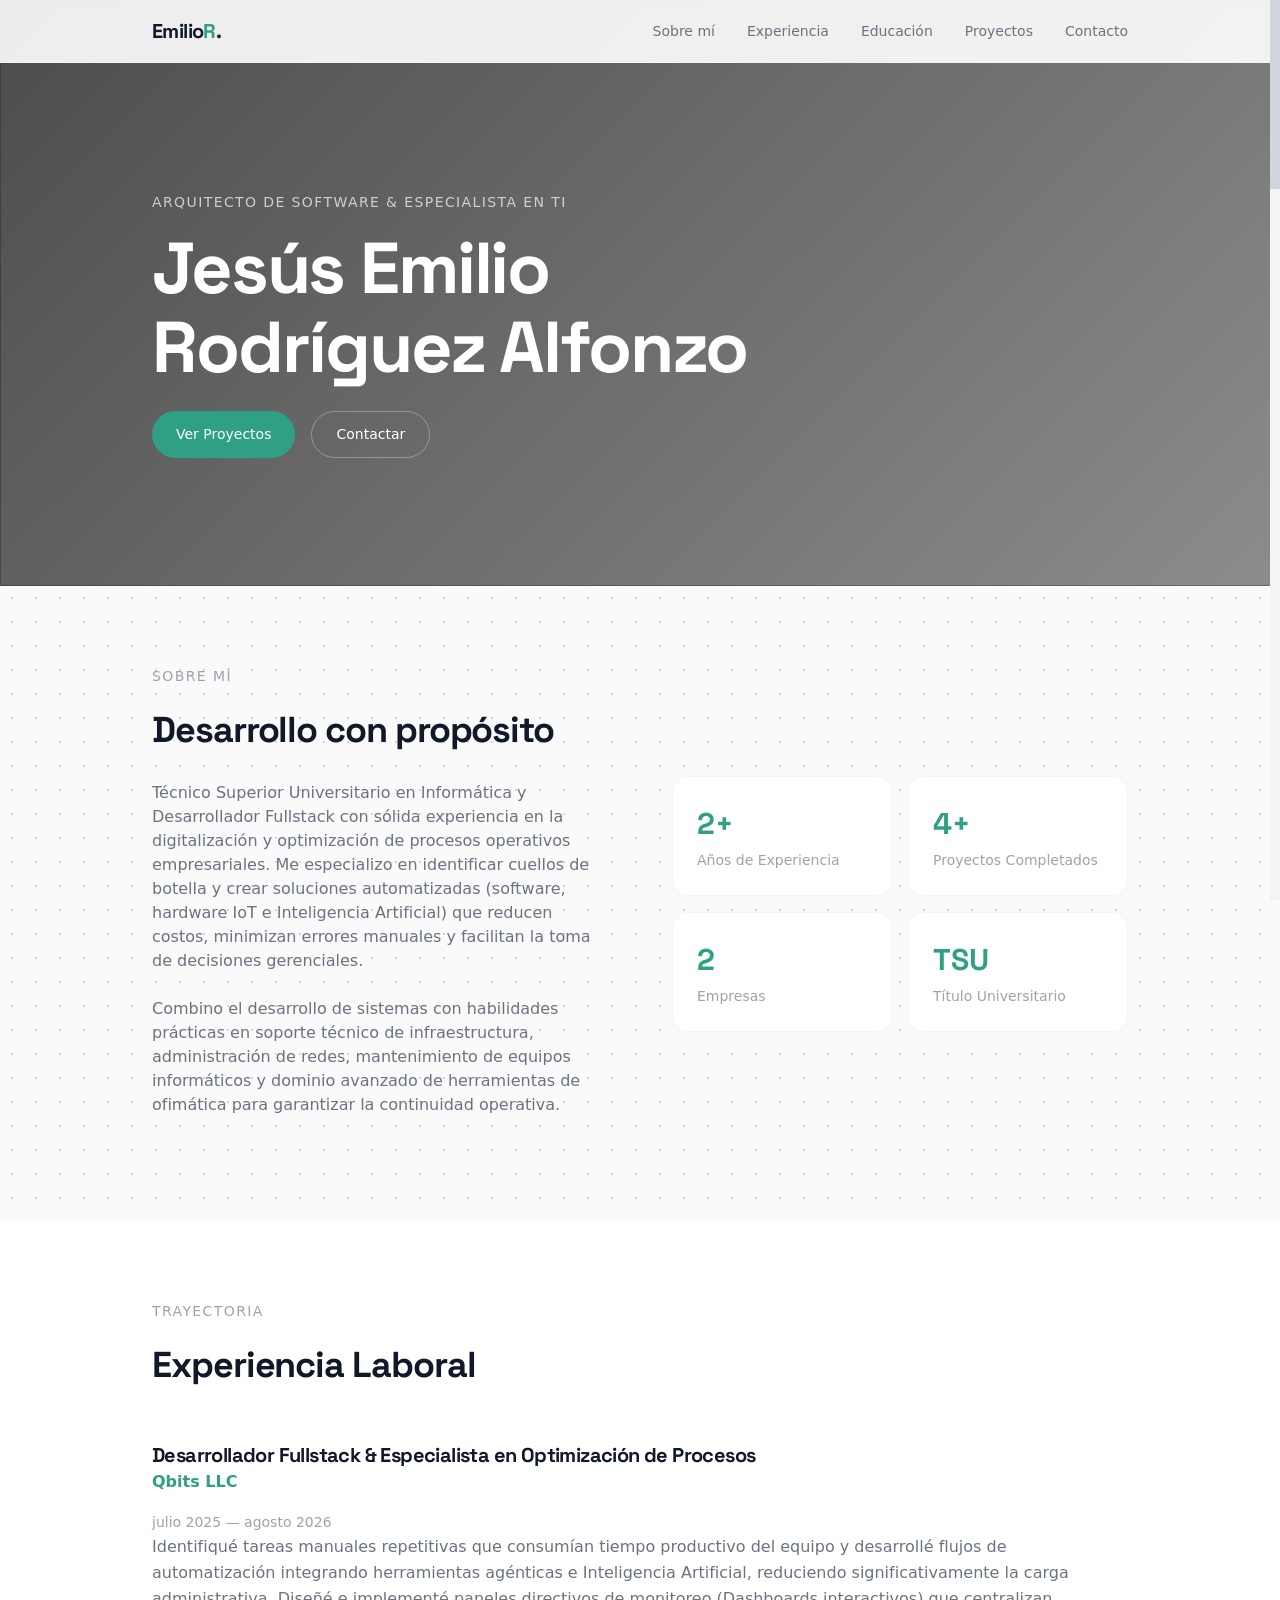
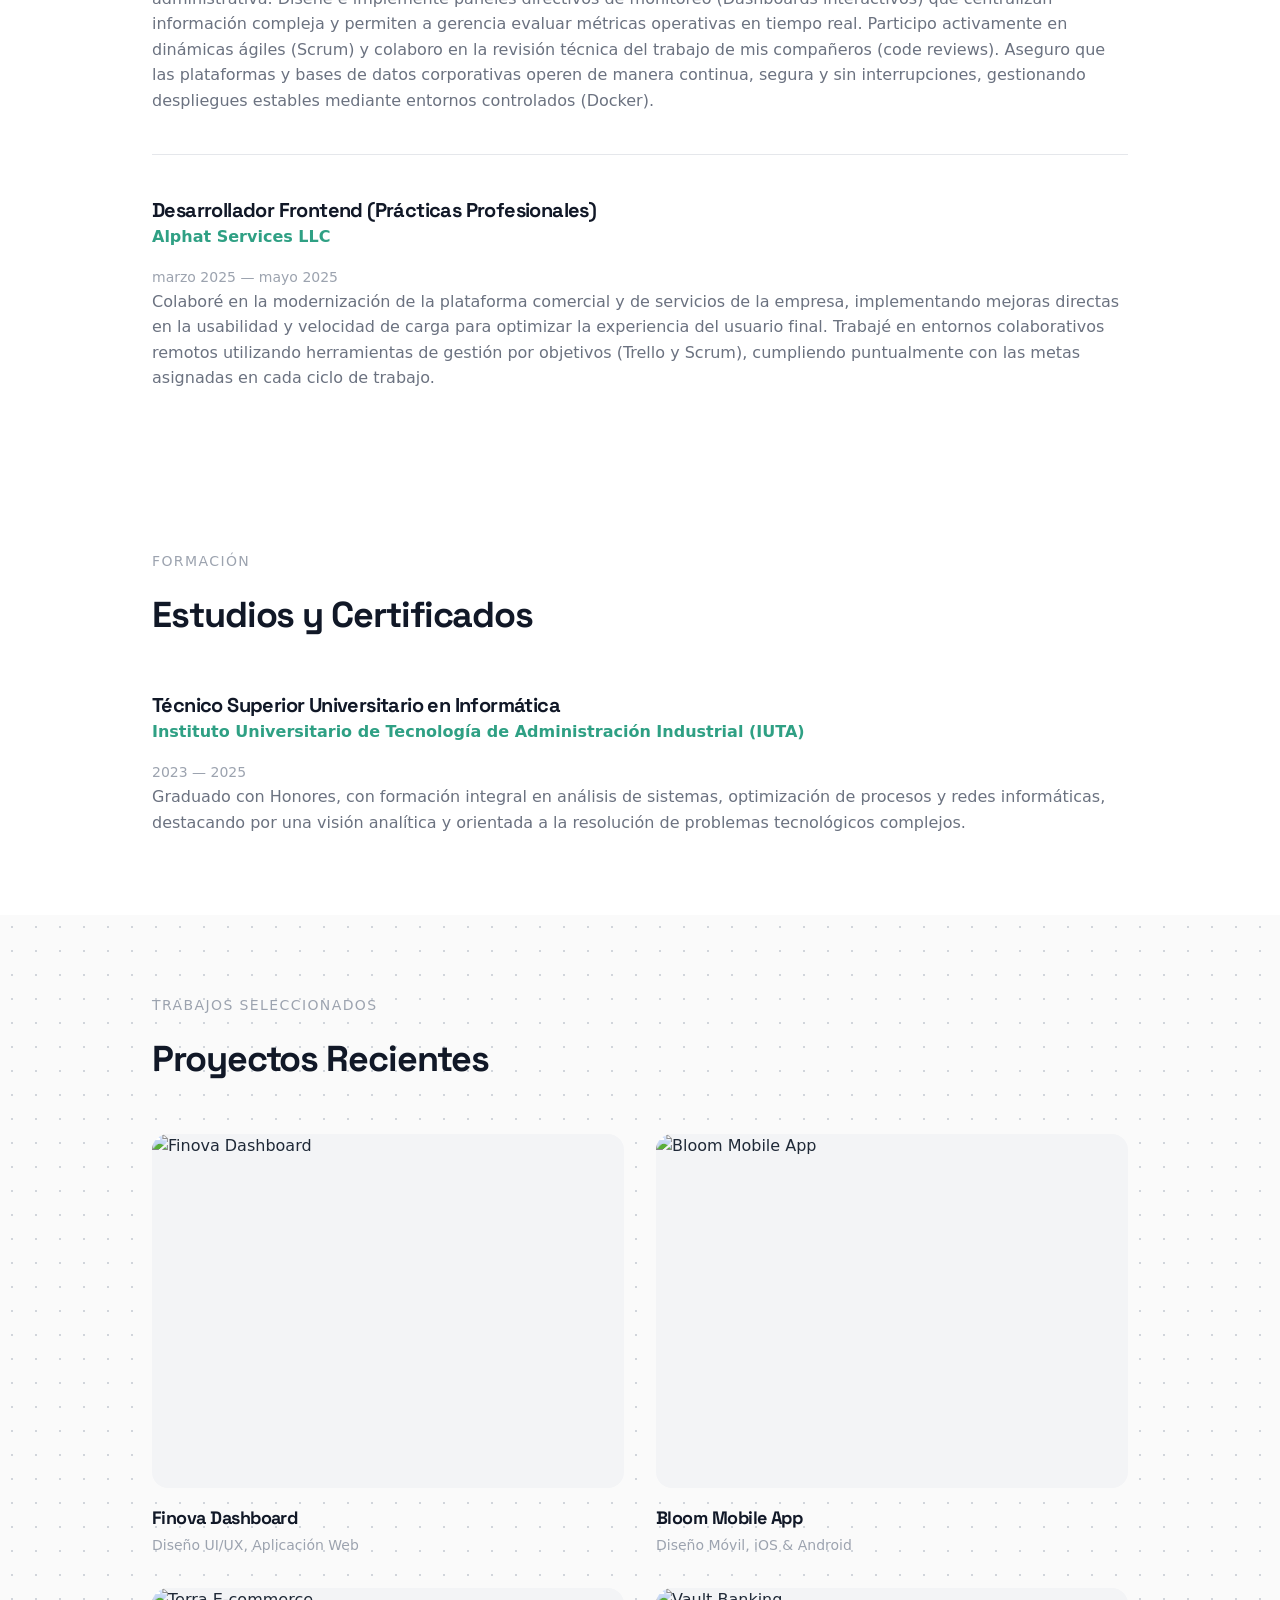
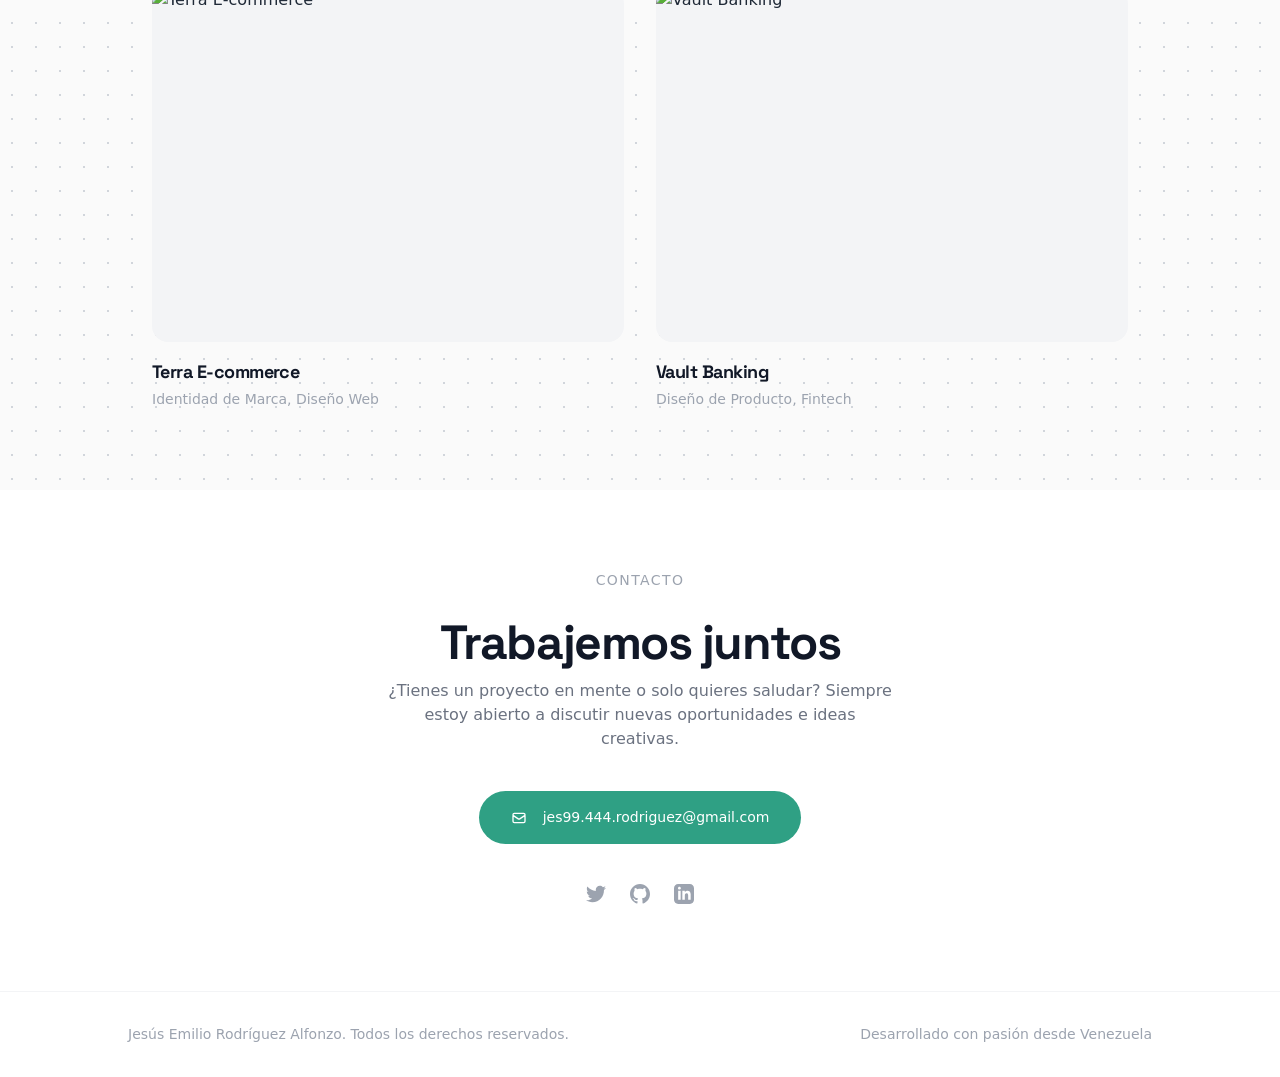
==== commit 53b0209e: "hero" ====
--- a/demo.html
+++ b/demo.html
@@ -260,8 +260,34 @@
 
         /* Sección Hero */
         .hero {
-            padding-top: 8rem;
-            padding-bottom: 5rem;
+            position: relative;
+            padding-top: 10rem;
+            padding-bottom: 6rem;
+            overflow: visible;
+        }
+
+        .hero-bg {
+            position: absolute;
+            top: 0;
+            bottom: 0;
+            left: 50%;
+            transform: translateX(-50%);
+            width: 100vw;
+            max-width: none;
+            z-index: 0;
+        }
+
+        .hero-bg img {
+            width: 100%;
+            height: 100%;
+            object-fit: cover;
+            object-position: center;
+        }
+
+        .hero-overlay {
+            position: absolute;
+            inset: 0;
+            background: linear-gradient(135deg, rgba(0, 0, 0, 0.7) 0%, rgba(0, 0, 0, 0.45) 100%);
         }
 
         .hero-content {
@@ -272,6 +298,20 @@
             font-size: 3rem;
             line-height: 1.1;
             margin-bottom: 1.5rem;
+            color: var(--white);
+        }
+
+        .hero .subtitle {
+            color: rgba(255, 255, 255, 0.7);
+        }
+
+        .btn.btn-outline--light {
+            color: var(--white);
+            border-color: rgba(255, 255, 255, 0.3);
+        }
+
+        .btn.btn-outline--light:hover {
+            border-color: rgba(255, 255, 255, 0.7);
         }
 
         /* Botones */
@@ -691,6 +731,11 @@
 
             .hero h1 {
                 font-size: 4.5rem;
+            }
+
+            .hero {
+                padding-top: 12rem;
+                padding-bottom: 8rem;
             }
 
             .about h2,
@@ -763,12 +808,16 @@
 
     <!-- Sección Hero -->
     <section class="hero container fade-in">
+        <div class="hero-bg">
+            <img src="https://images.unsplash.com/photo-1555066931-4365d14bab8c?w=1920&q=80" alt="" />
+            <div class="hero-overlay"></div>
+        </div>
         <div class="hero-content">
             <p class="subtitle fade-in">Arquitecto de Software & Especialista en TI</p>
             <h1 class="fade-in">Jesús Emilio Rodríguez Alfonzo</h1>
             <div class="btn-group fade-in">
                 <a href="#work" class="btn btn-primary">Ver Proyectos</a>
-                <a href="#contact" class="btn btn-outline">Contactar</a>
+                <a href="#contact" class="btn btn-outline btn-outline--light">Contactar</a>
             </div>
         </div>
     </section>
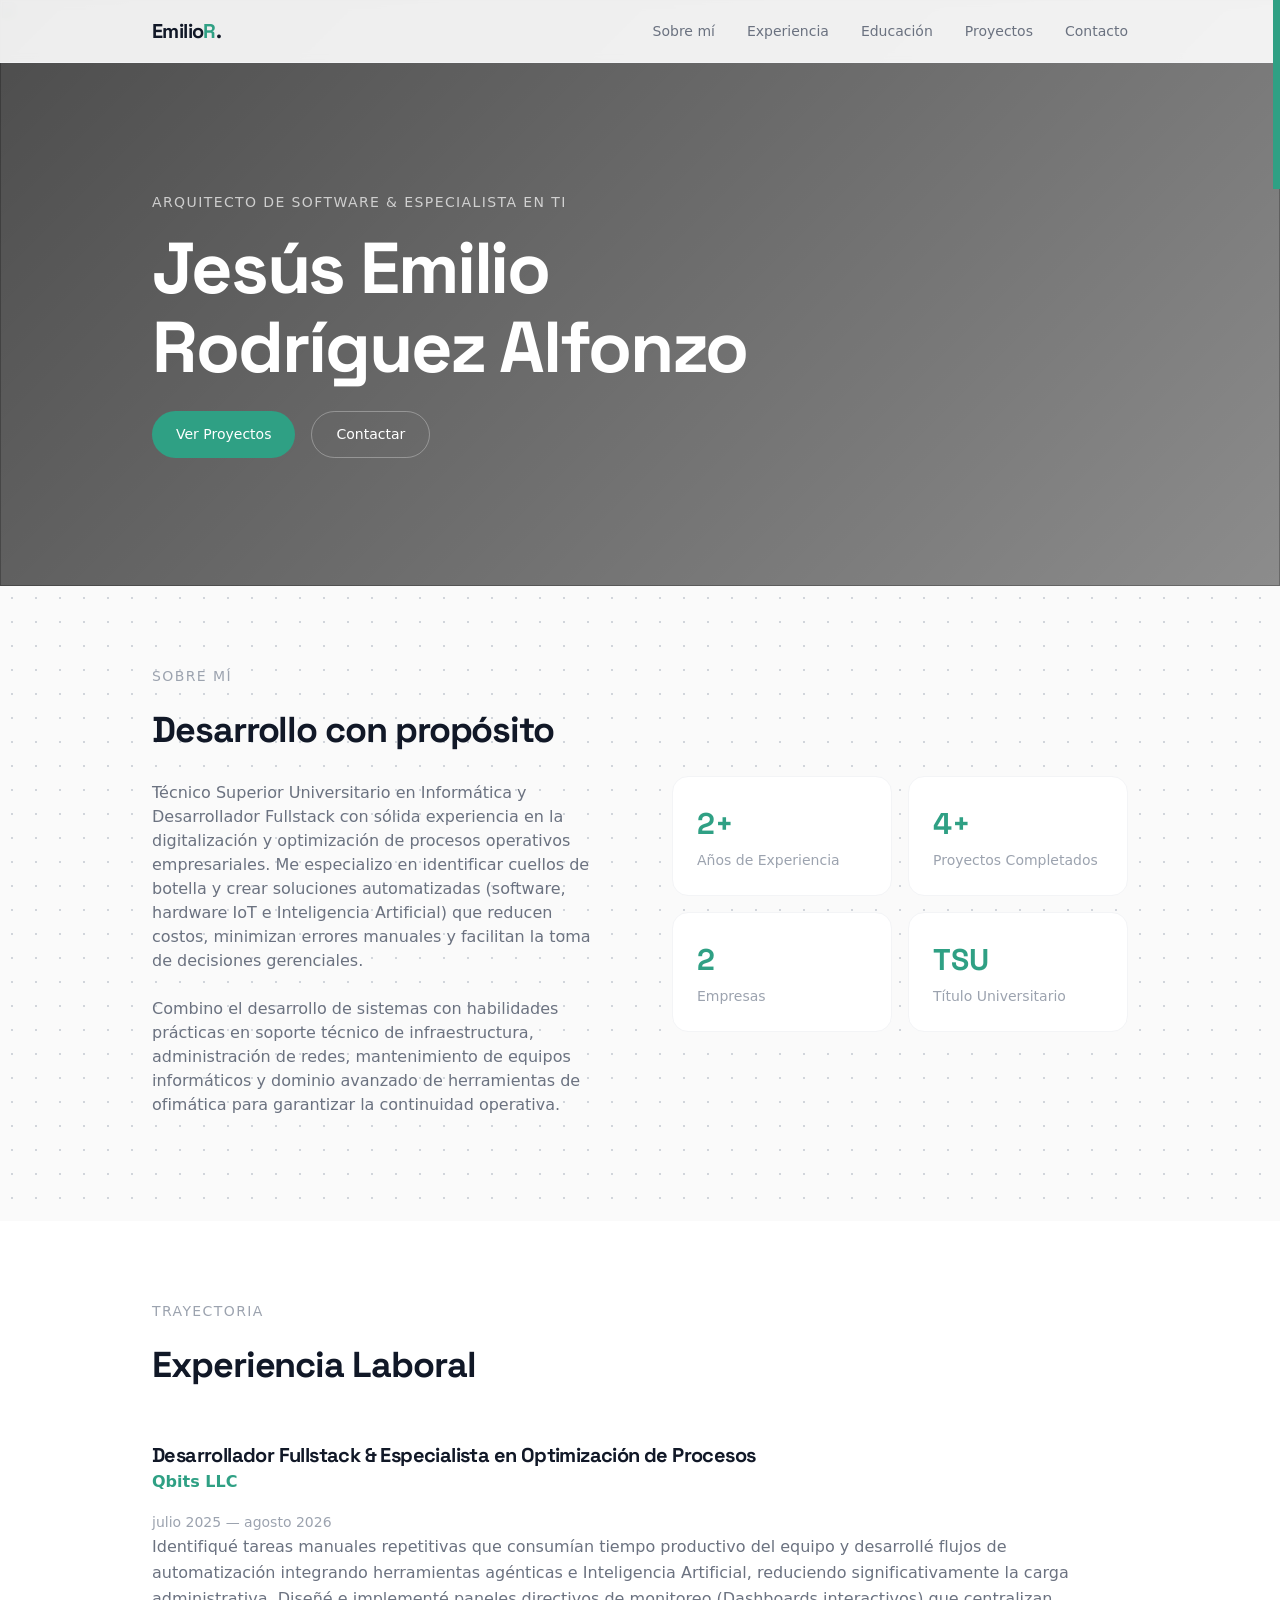
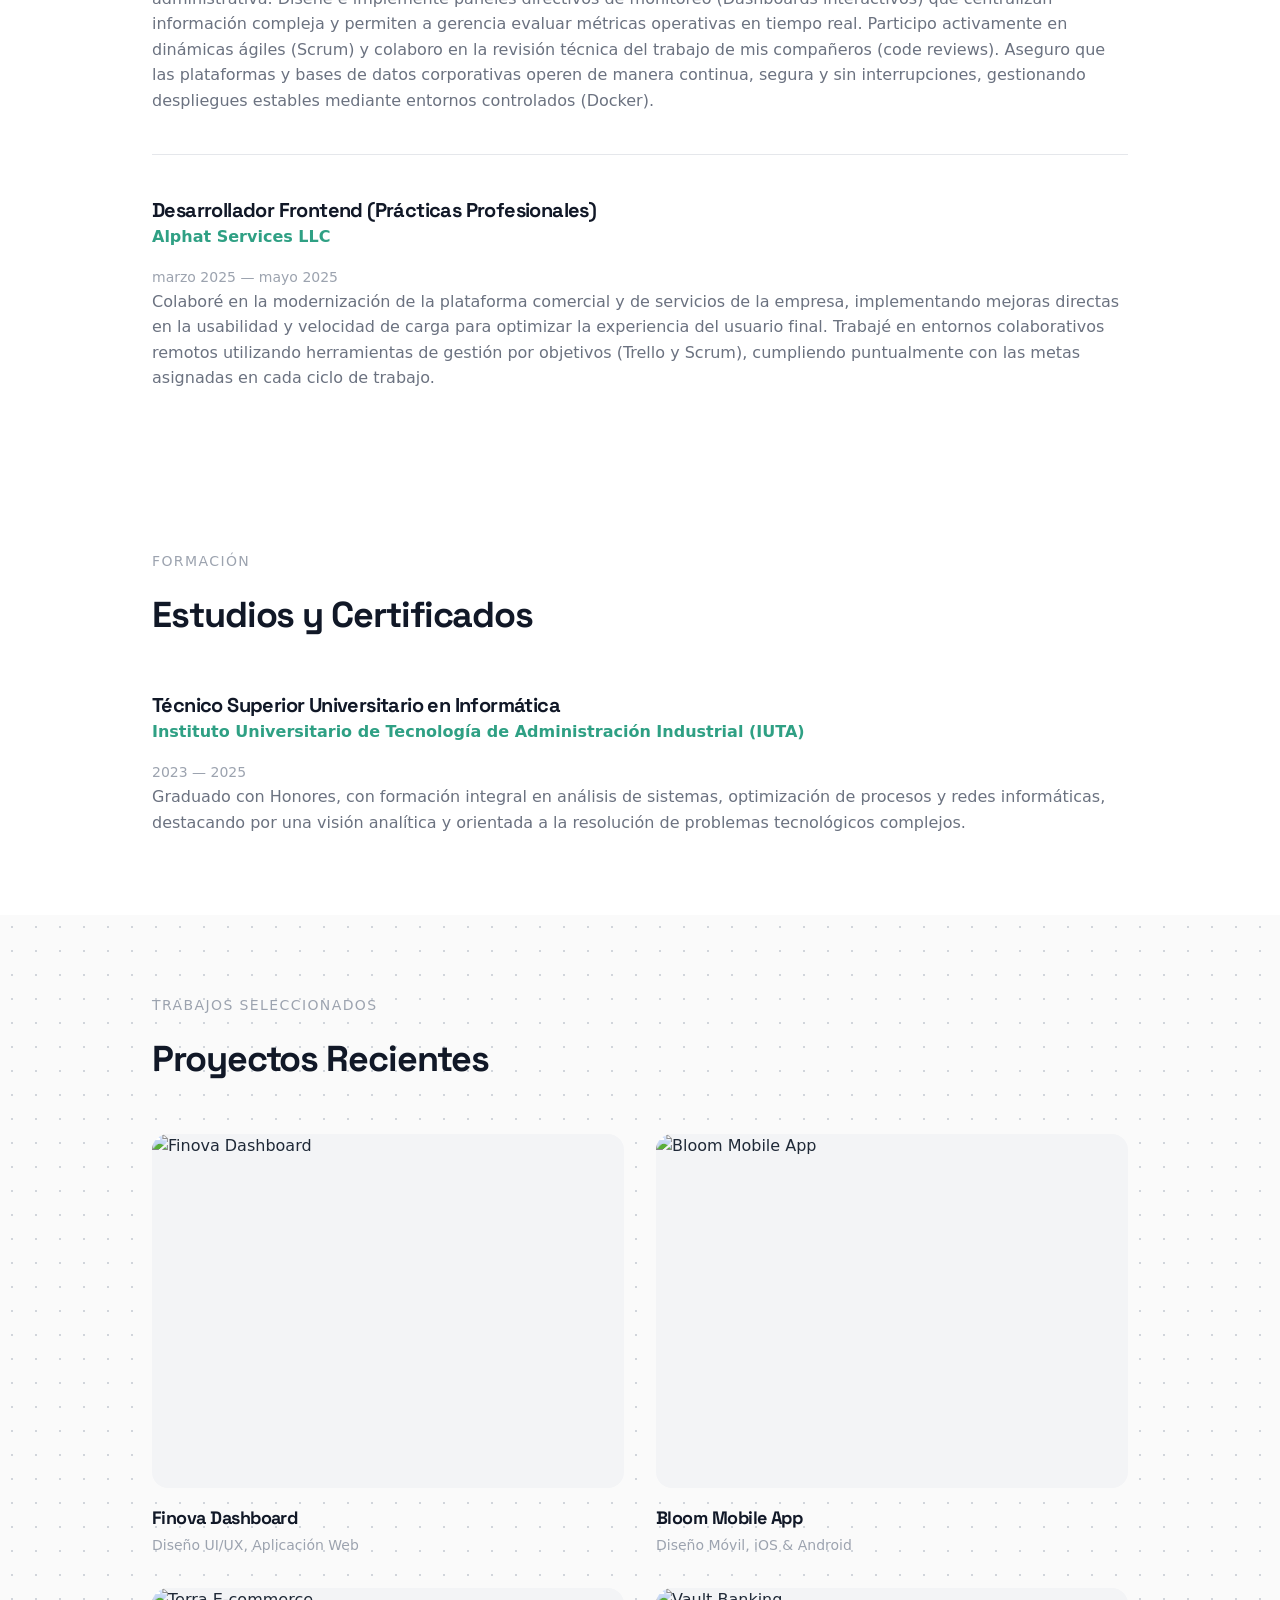
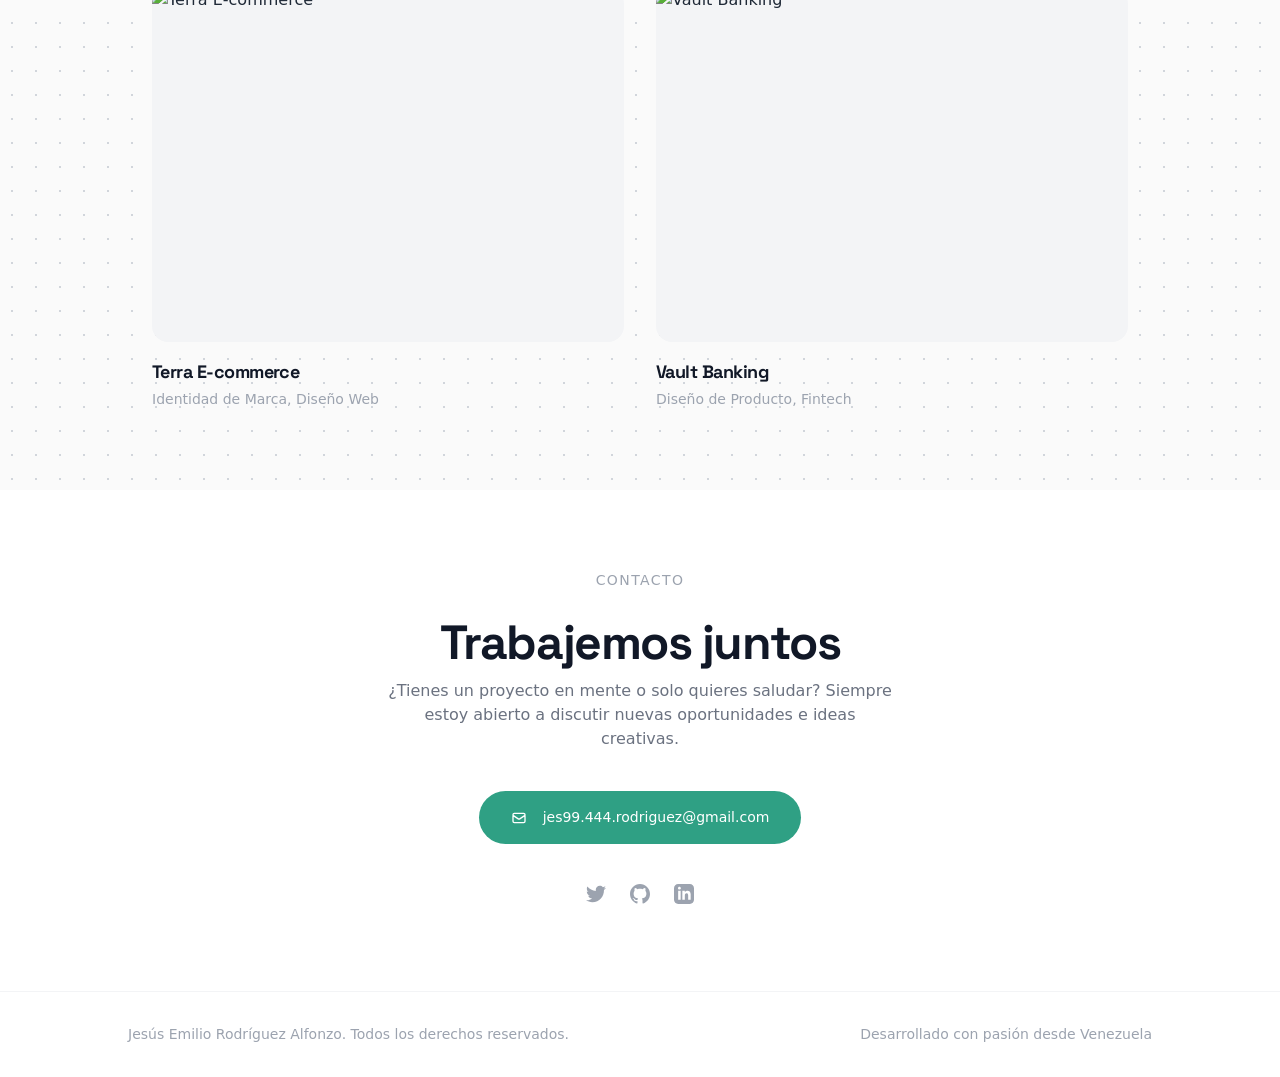
==== commit 6f57cf04: "background scroll" ====
--- a/demo.html
+++ b/demo.html
@@ -32,7 +32,7 @@
             --max-width: 1024px;
 
             /* Variables del scrollbar personalizado */
-            --scrollbar-size: 10px;
+            --scrollbar-size: 7px;
             --scrollbar-track: var(--gray-100);
             --scrollbar-thumb: var(--gray-300);
             --scrollbar-thumb-hover: var(--accent);
@@ -88,7 +88,7 @@
             right: 0;
             width: var(--scrollbar-size);
             height: 100vh;
-            background-color: var(--scrollbar-track);
+            background-color: transparent;
             z-index: 150;
             /* por encima del modal (100) y navbar (50) */
         }
@@ -98,7 +98,7 @@
             top: 0;
             left: 0;
             width: 100%;
-            background-color: var(--scrollbar-thumb);
+            background-color: var(--accent);
             cursor: pointer;
             border-radius: 0;
             /* cuadrado, sin excepción */
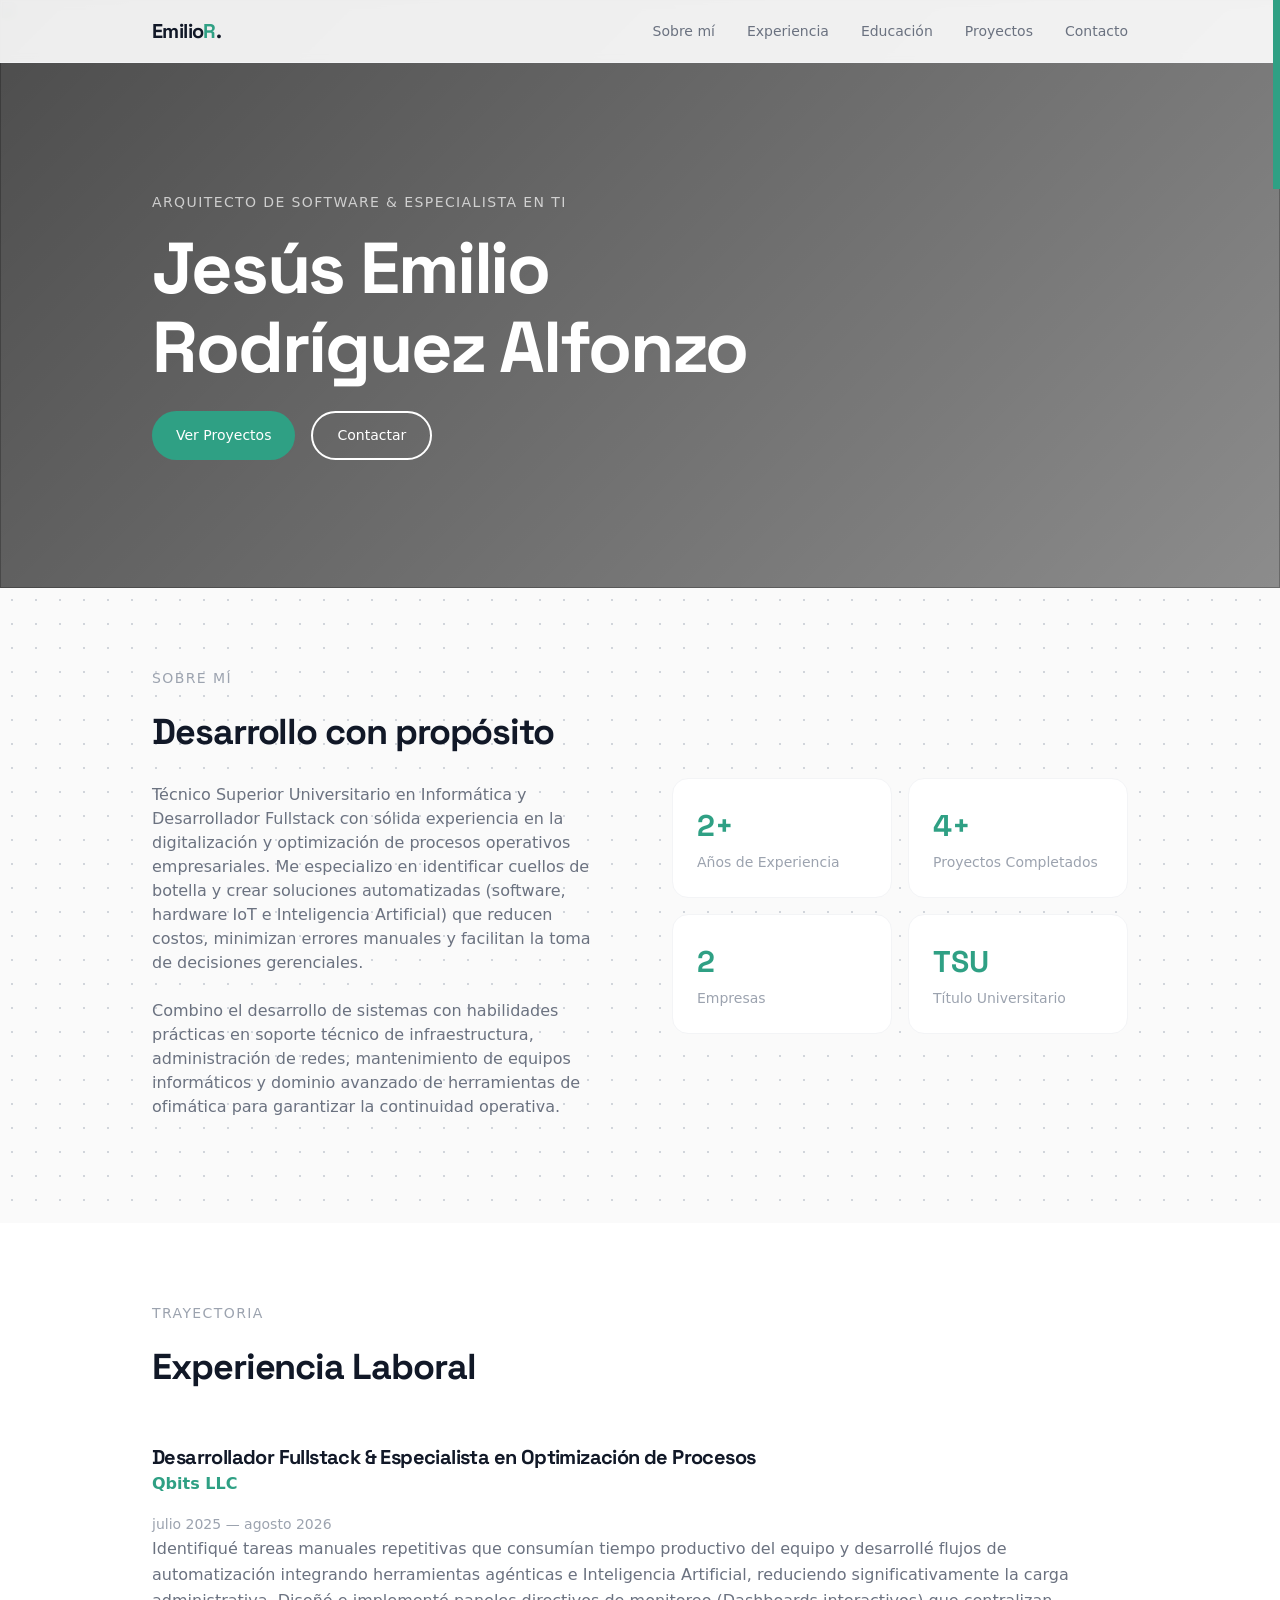
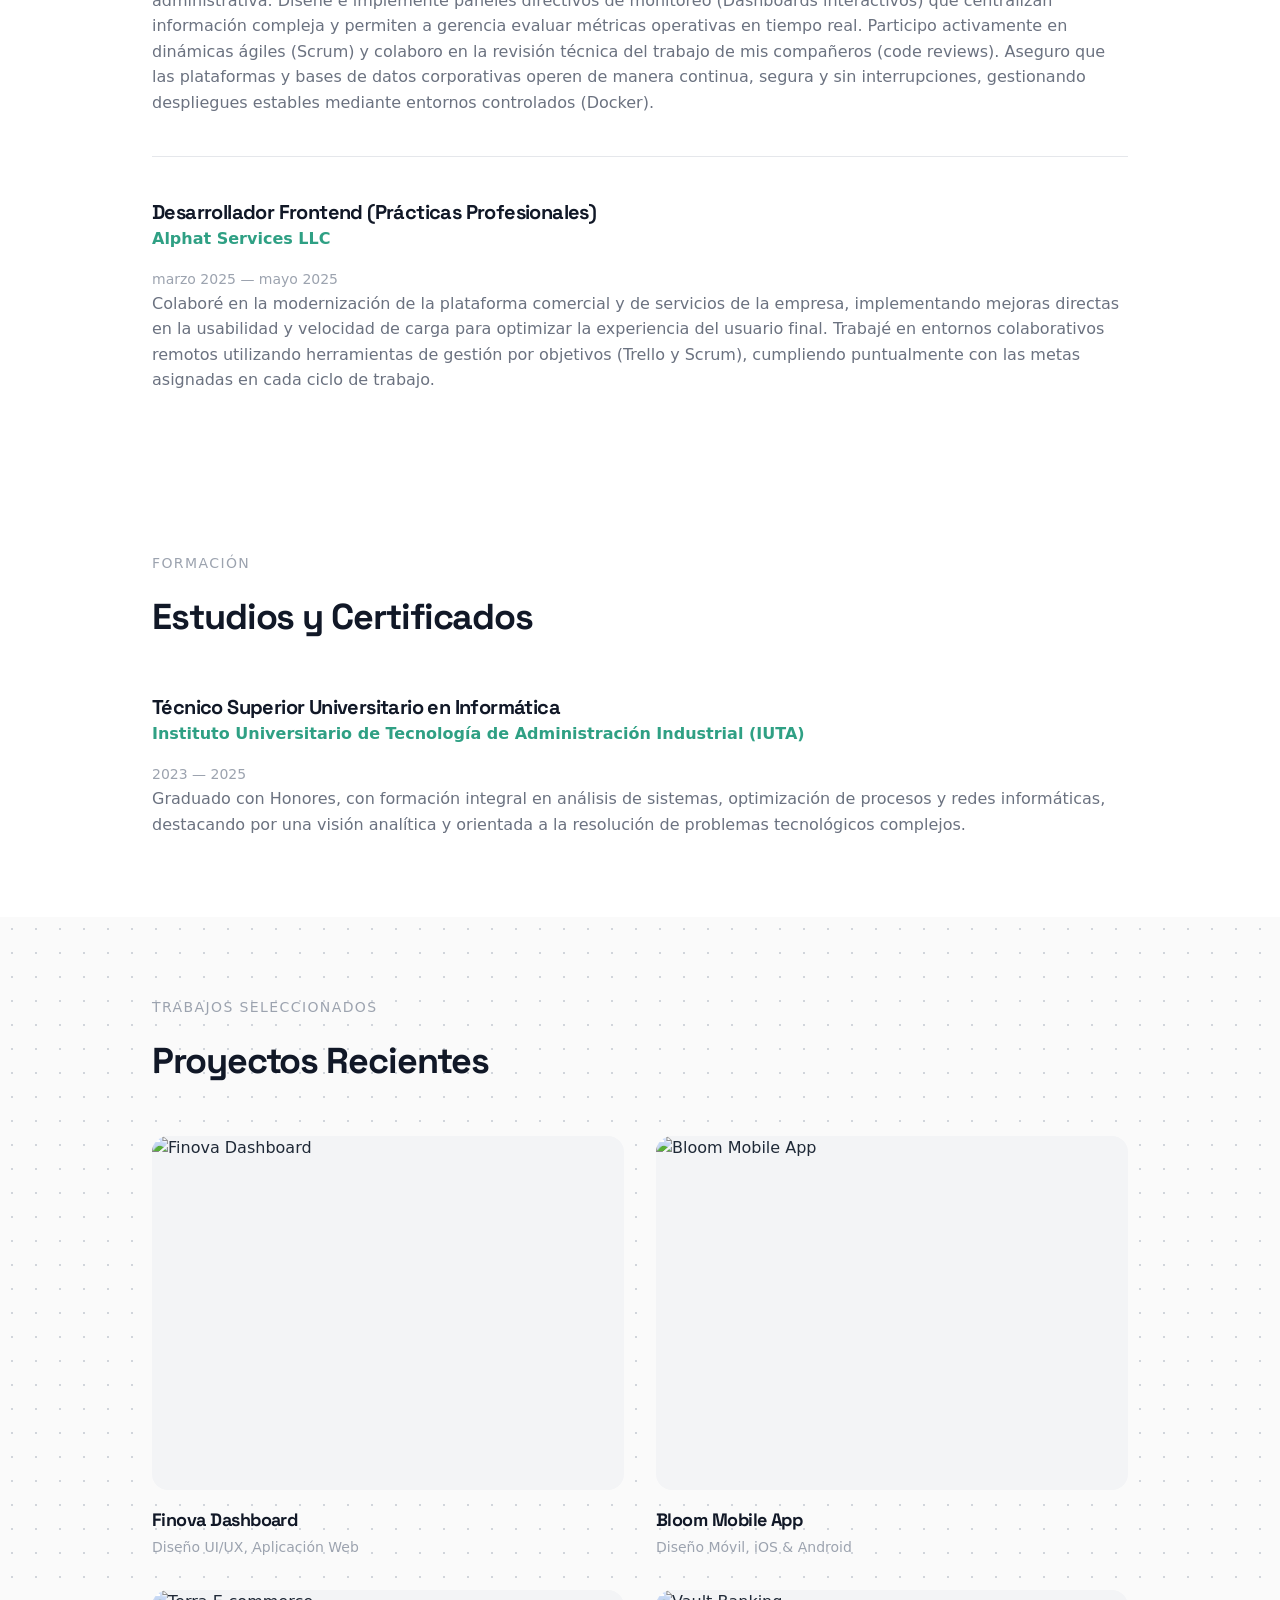
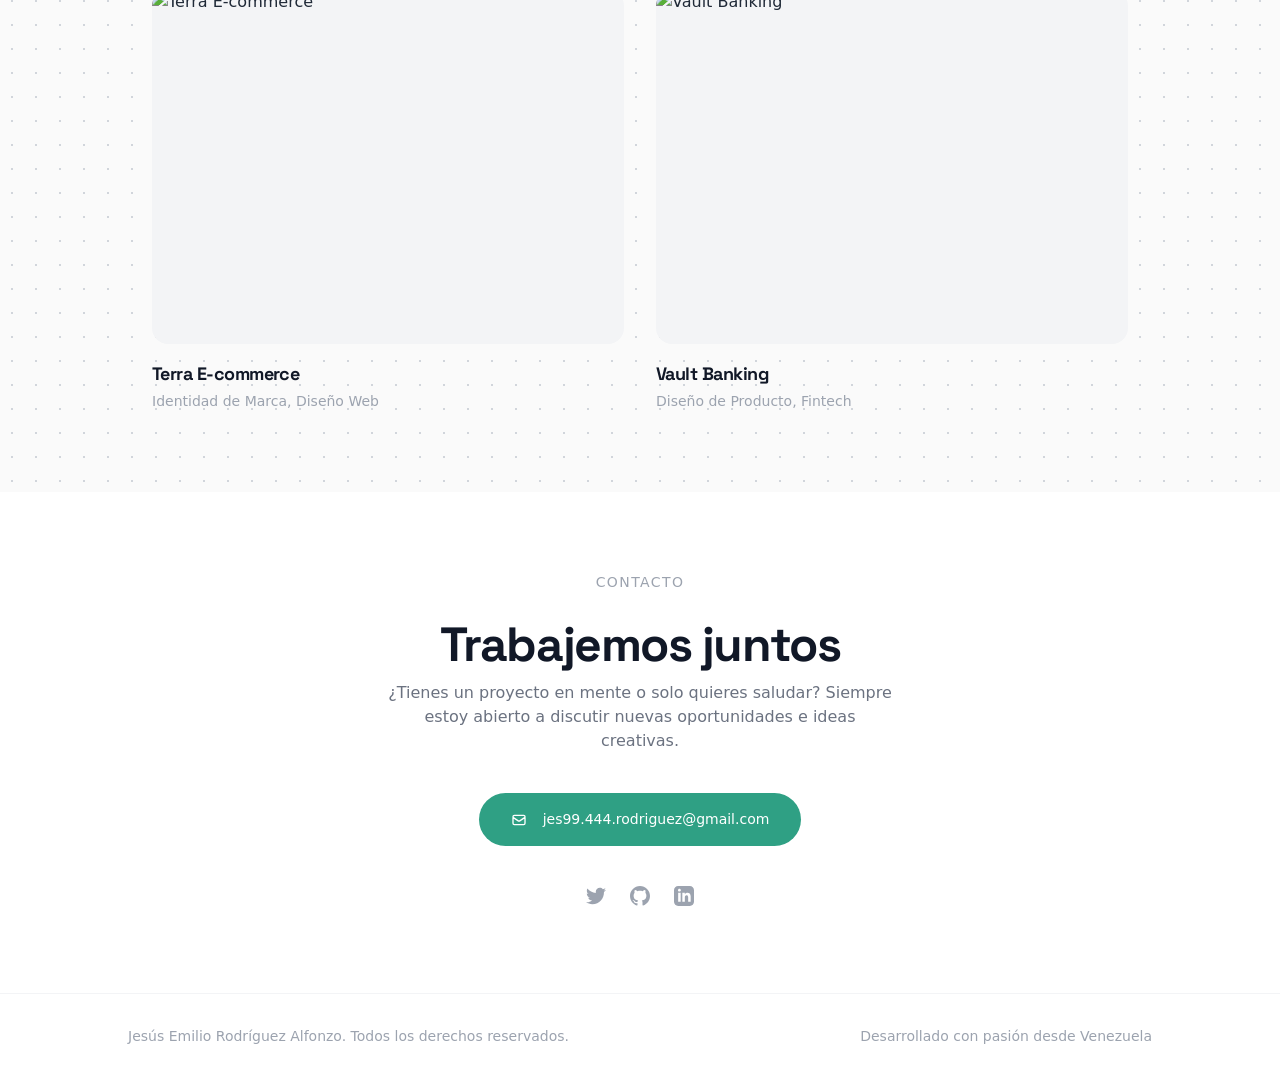
==== commit 5bf8391c: "color btn" ====
--- a/demo.html
+++ b/demo.html
@@ -307,11 +307,11 @@
 
         .btn.btn-outline--light {
             color: var(--white);
-            border-color: rgba(255, 255, 255, 0.3);
+            border-color: var(--white);
         }
 
         .btn.btn-outline--light:hover {
-            border-color: rgba(255, 255, 255, 0.7);
+            border-color: var(--gray-300);
         }
 
         /* Botones */
@@ -345,7 +345,7 @@
         .btn-outline {
             background-color: transparent;
             color: var(--gray-700);
-            border: 1px solid var(--gray-200);
+            border: 2px solid var(--gray-200);
         }
 
         .btn-outline:hover {
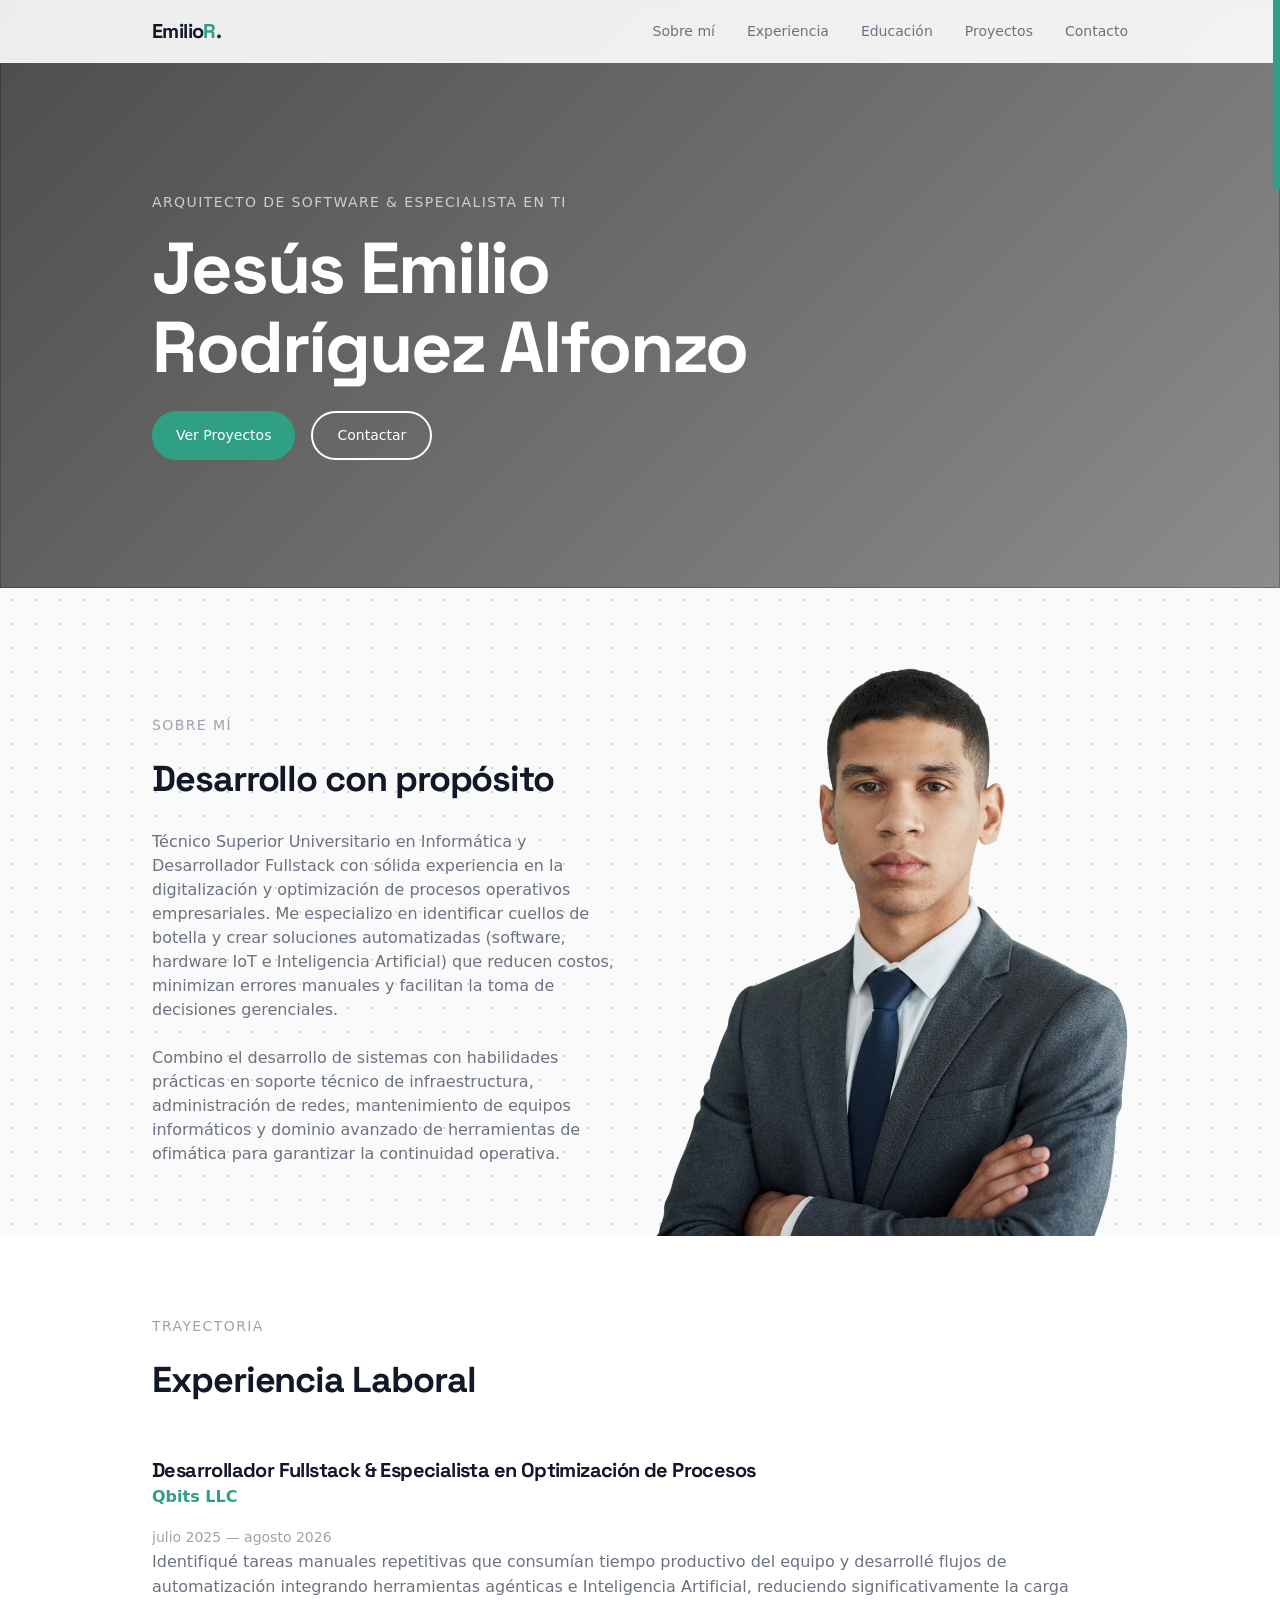
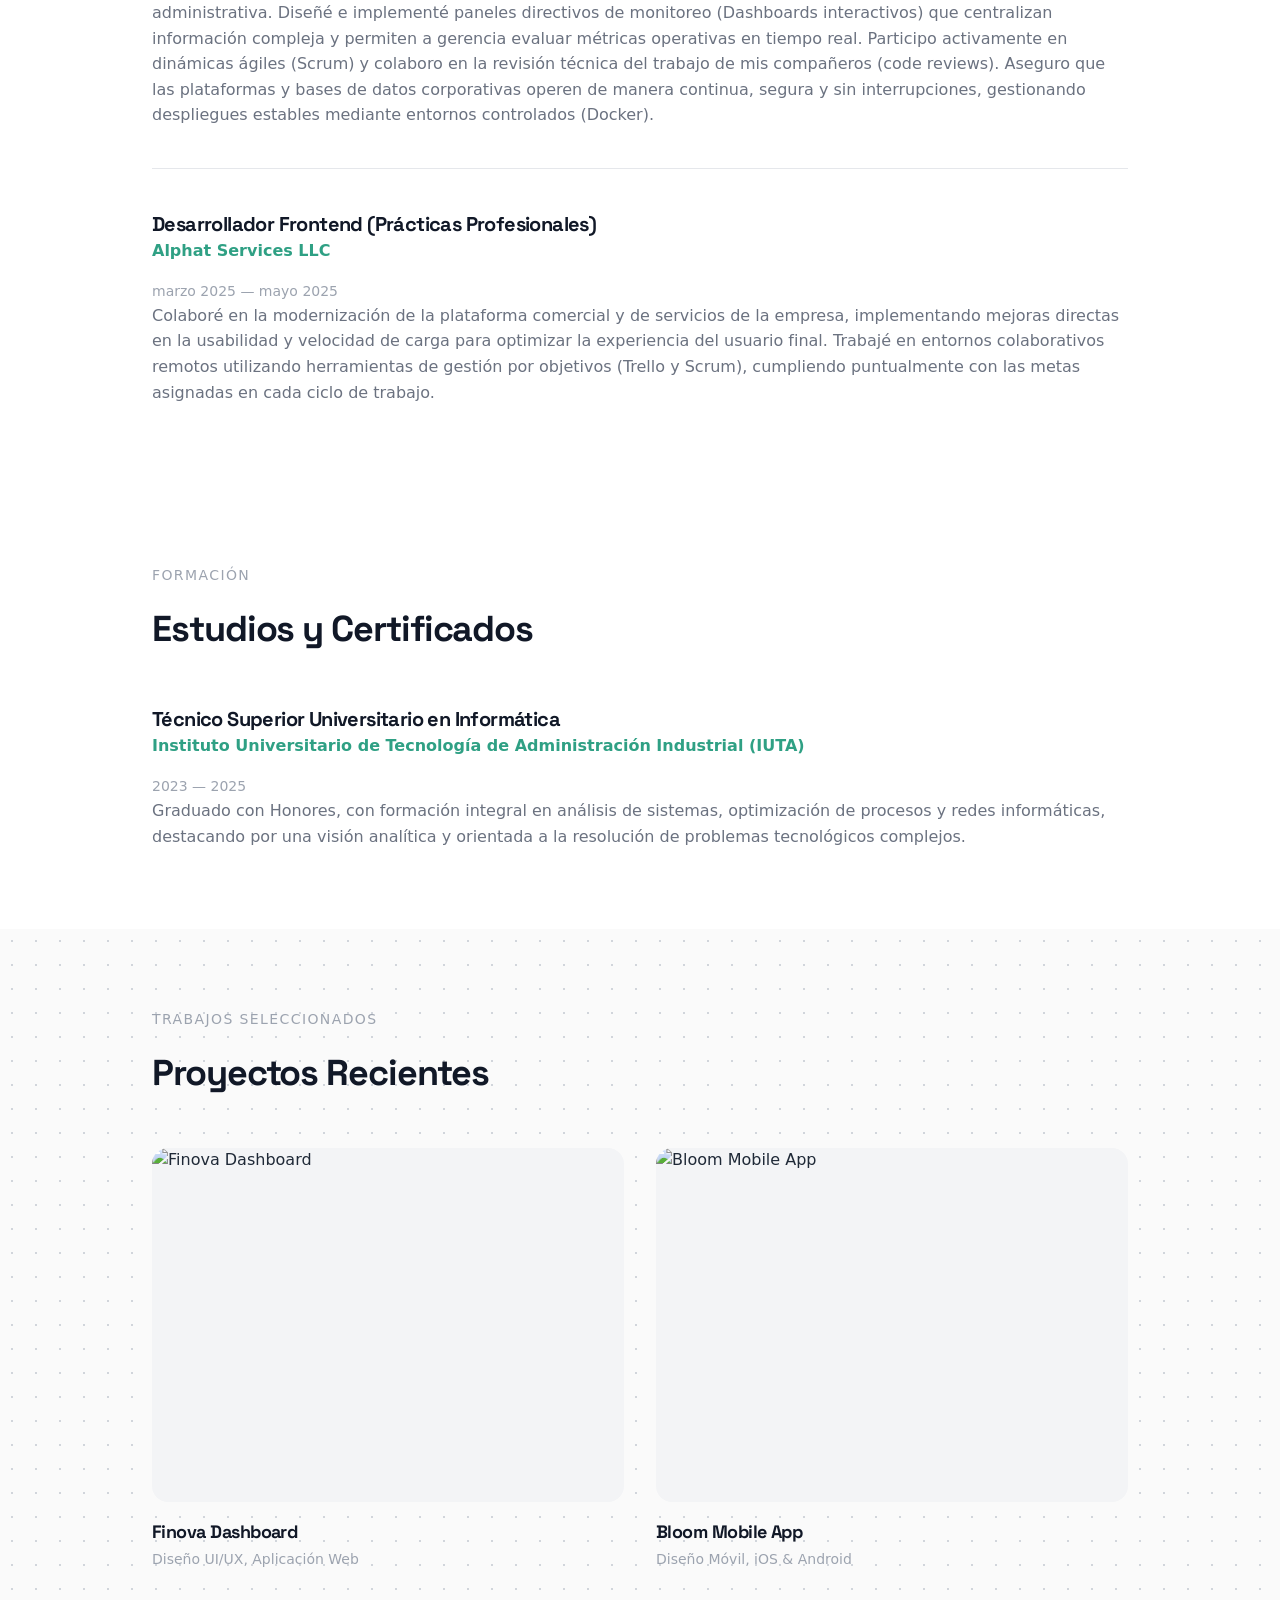
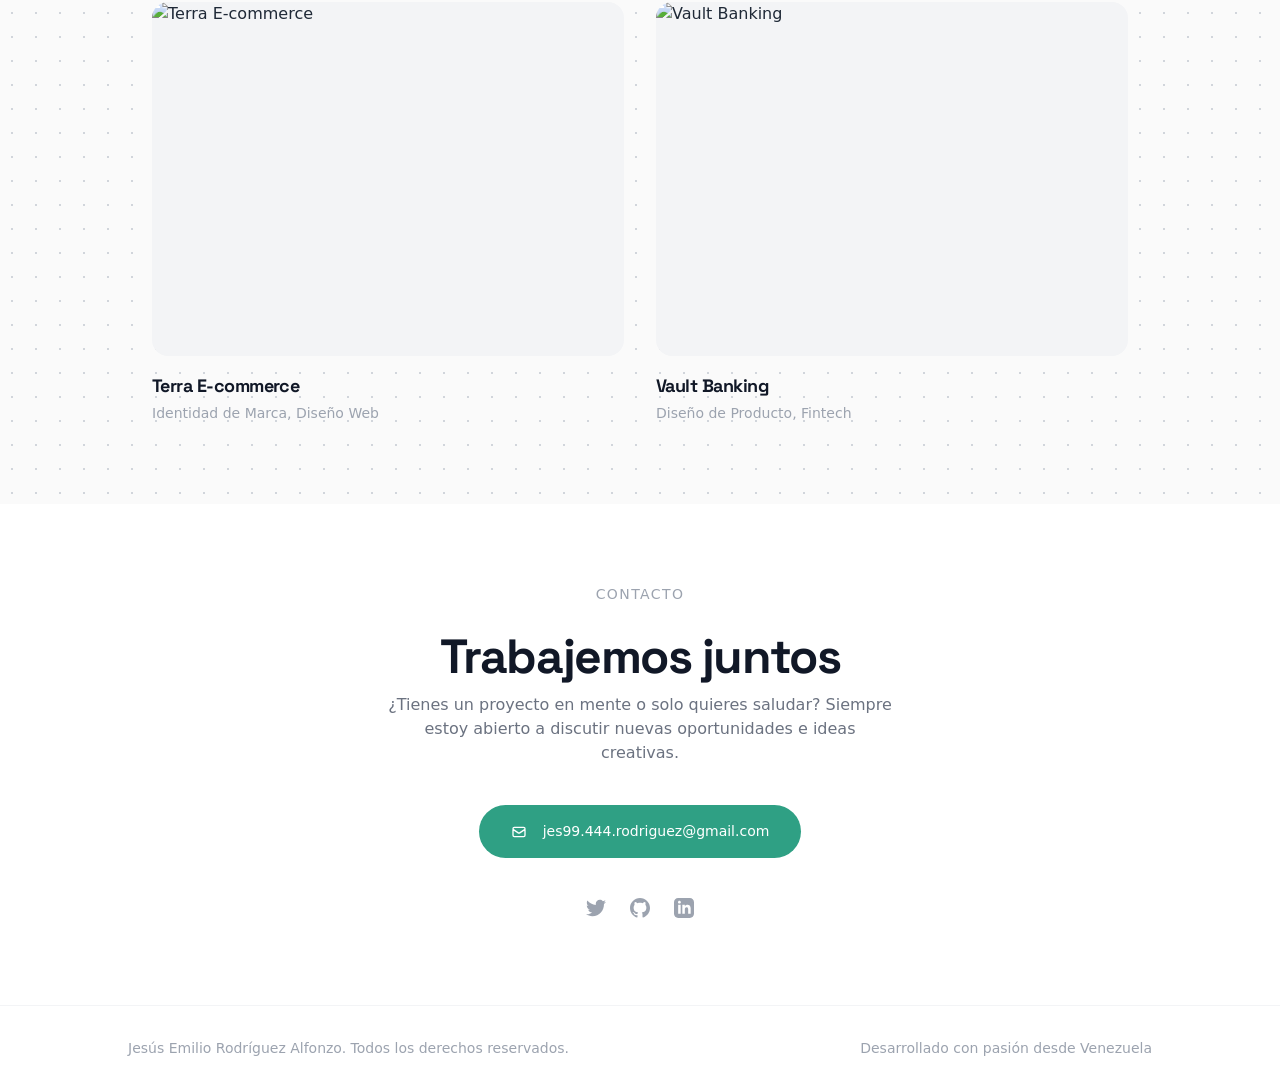
==== commit 1bcbcb57: "profile photo" ====
--- a/demo.html
+++ b/demo.html
@@ -353,14 +353,33 @@
         }
 
         /* Sección Sobre Mí */
+        .section.about {
+            padding-bottom: 0;
+        }
+
         .about-grid {
             display: grid;
-            gap: 4rem;
+            align-items: end;
+        }
+
+        .about-text-wrapper {
+            padding-bottom: 0;
         }
 
         .about-text {
             color: var(--gray-500);
             margin-bottom: 1.5rem;
+        }
+
+        .about-photo {
+            display: flex;
+            justify-content: center;
+            align-items: end;
+        }
+
+        .about-photo img {
+            width: 100%;
+            object-fit: cover;
         }
 
         .about h2 {
@@ -748,7 +767,6 @@
                 font-size: 3rem;
             }
 
-            .about-grid,
             .projects-grid {
                 grid-template-columns: repeat(2, 1fr);
             }
@@ -767,6 +785,13 @@
                 flex-direction: row;
                 justify-content: space-between;
                 text-align: left;
+            }
+        }
+
+        @media (min-width: 960px) {
+            .about-grid {
+                grid-template-columns: 1fr 1fr;
+                gap: 2rem;
             }
         }
     </style>
@@ -825,7 +850,7 @@
     <!-- Sección Sobre Mí -->
     <section id="about" class="section bg-gray about">
         <div class="container about-grid">
-            <div class="fade-in">
+            <div class="about-text-wrapper fade-in">
                 <p class="subtitle">Sobre Mí</p>
                 <h2>Desarrollo con propósito</h2>
                 <p class="about-text">
@@ -841,23 +866,8 @@
                     ofimática para garantizar la continuidad operativa.
                 </p>
             </div>
-            <div class="stats-grid fade-in">
-                <div class="stat-card">
-                    <p class="stat-number">2+</p>
-                    <p class="stat-label">Años de Experiencia</p>
-                </div>
-                <div class="stat-card">
-                    <p class="stat-number">4+</p>
-                    <p class="stat-label">Proyectos Completados</p>
-                </div>
-                <div class="stat-card">
-                    <p class="stat-number">2</p>
-                    <p class="stat-label">Empresas</p>
-                </div>
-                <div class="stat-card">
-                    <p class="stat-number">TSU</p>
-                    <p class="stat-label">Título Universitario</p>
-                </div>
+            <div class="about-photo fade-in">
+                <img src="public/foto.png" alt="Jesús Emilio Rodríguez Alfonzo" />
             </div>
         </div>
     </section>
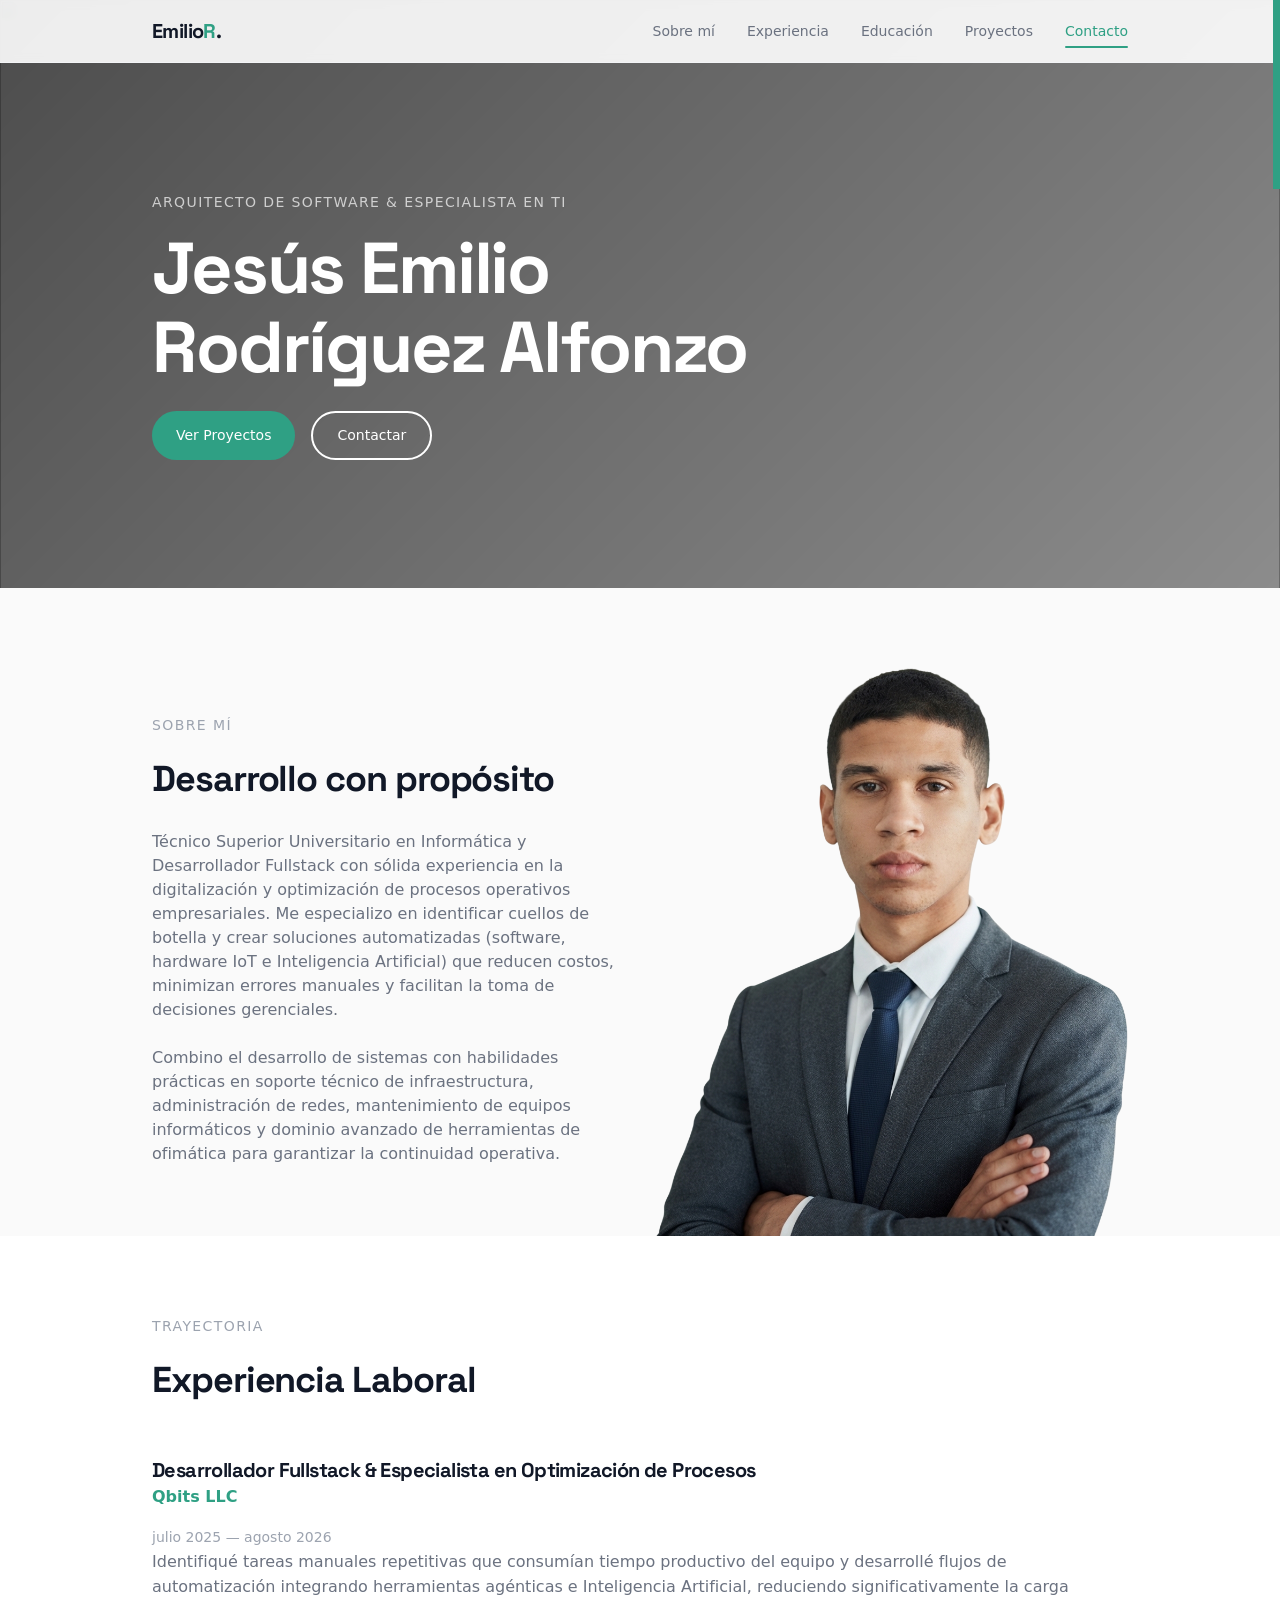
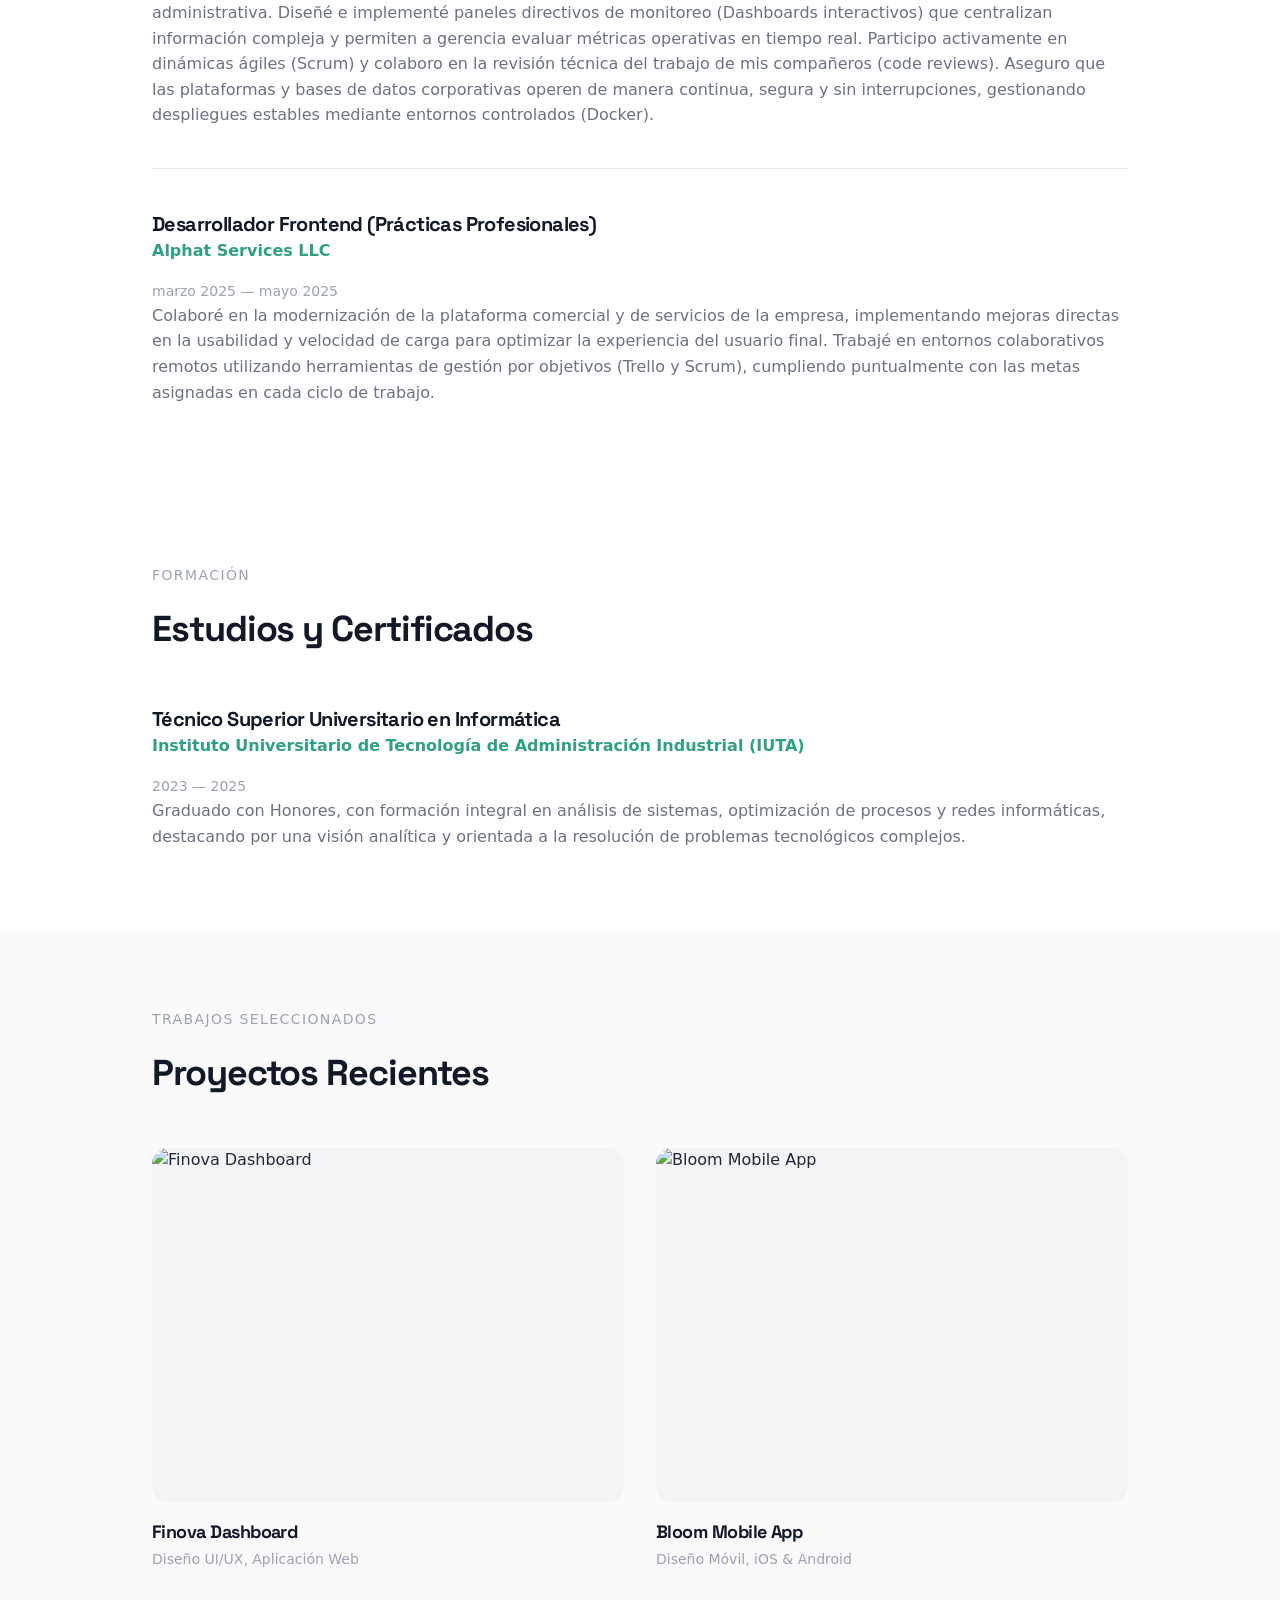
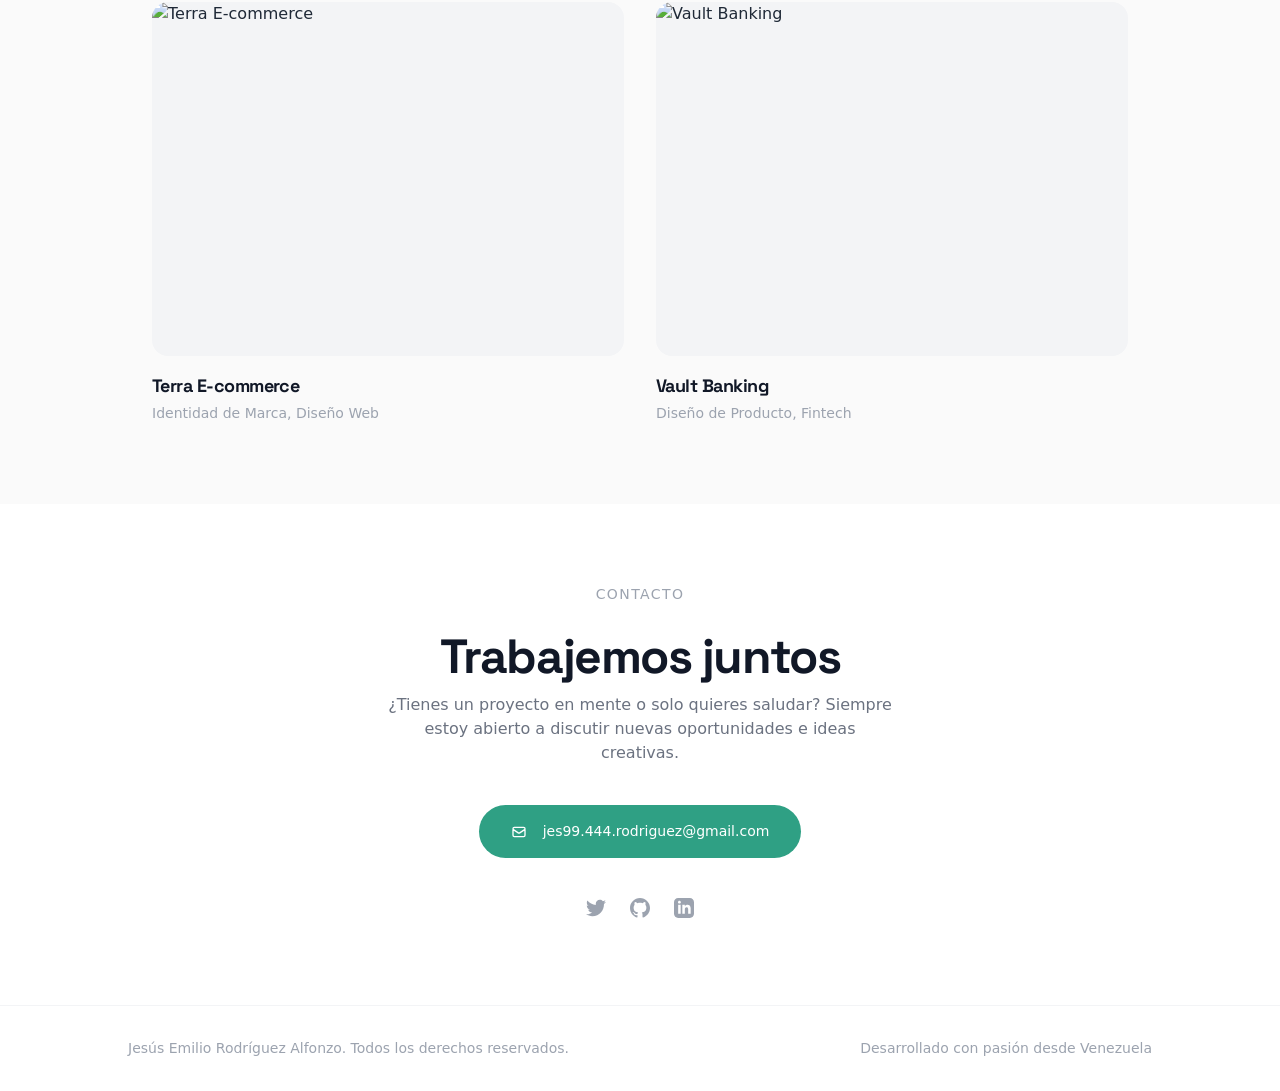
==== commit 8565152c: "polish: remove dot texture, add parallax, chips, scrollspy" ====
--- a/demo.html
+++ b/demo.html
@@ -176,8 +176,6 @@
         /* Patrón de fondo sutil */
         .bg-gray {
             background-color: #fafafa;
-            background-image: radial-gradient(var(--gray-300) 1px, transparent 1px);
-            background-size: 24px 24px;
         }
 
         /* Navegación */
@@ -213,10 +211,31 @@
         }
 
         .nav-links a {
+            position: relative;
             transition: color 0.2s;
         }
 
-        .nav-links a:hover {
+        .nav-links a::after {
+            content: "";
+            position: absolute;
+            left: 0;
+            bottom: -6px;
+            width: 100%;
+            height: 2px;
+            background-color: var(--accent);
+            border-radius: 2px;
+            transform: scaleX(0);
+            transform-origin: left;
+            transition: transform 0.25s ease;
+        }
+
+        .nav-links a:hover::after,
+        .nav-links a.active::after {
+            transform: scaleX(1);
+        }
+
+        .nav-links a:hover,
+        .nav-links a.active {
             color: var(--accent);
         }
 
@@ -275,13 +294,15 @@
             width: 100vw;
             max-width: none;
             z-index: 0;
+            overflow: hidden;
         }
 
         .hero-bg img {
             width: 100%;
-            height: 100%;
+            height: 130%;
             object-fit: cover;
             object-position: center;
+            will-change: transform;
         }
 
         .hero-overlay {
@@ -387,37 +408,6 @@
             margin-bottom: 1.5rem;
         }
 
-        .stats-grid {
-            display: grid;
-            grid-template-columns: repeat(2, 1fr);
-            gap: 1rem;
-        }
-
-        .stat-card {
-            background-color: var(--white);
-            padding: 1.5rem;
-            border-radius: 1rem;
-            border: 1px solid var(--gray-100);
-            transition: transform 0.3s ease;
-        }
-
-        .stat-card:hover {
-            transform: translateY(-5px);
-        }
-
-        .stat-number {
-            font-size: 1.875rem;
-            font-family: 'Space Grotesk', sans-serif;
-            font-weight: 700;
-            color: var(--accent);
-            margin-bottom: 0.25rem;
-        }
-
-        .stat-label {
-            font-size: 0.875rem;
-            color: var(--gray-400);
-        }
-
         /* Sección Experiencia y Educación */
         .section-header h2 {
             font-size: 1.875rem;
@@ -508,14 +498,34 @@
         .project-overlay {
             position: absolute;
             inset: 0;
-            background-image: linear-gradient(to top, rgba(0, 0, 0, 0.6) 0%, transparent 100%);
+            background-image: linear-gradient(to top, rgba(0, 0, 0, 0.65) 0%, transparent 100%);
             opacity: 0;
             transition: opacity 0.3s ease;
             z-index: 20;
+            display: flex;
+            align-items: flex-end;
+            padding: 1.25rem;
+            will-change: opacity;
         }
 
         .project-card:hover .project-overlay {
             opacity: 1;
+        }
+
+        .project-chips {
+            display: flex;
+            flex-wrap: wrap;
+            gap: 0.5rem;
+        }
+
+        .chip {
+            padding: 0.35rem 0.875rem;
+            background: rgba(0, 0, 0, 0.45);
+            border: 1px solid rgba(255, 255, 255, 0.3);
+            border-radius: 9999px;
+            font-size: 0.8rem;
+            font-weight: 500;
+            color: var(--white);
         }
 
         .project-title {
@@ -939,7 +949,13 @@
                 <div class="project-card fade-in">
                     <div class="project-image">
                         <img src="https://picsum.photos/id/0/800/600" alt="Finova Dashboard" loading="lazy">
-                        <div class="project-overlay"></div>
+                        <div class="project-overlay">
+                            <div class="project-chips">
+                                <span class="chip">React</span>
+                                <span class="chip">D3.js</span>
+                                <span class="chip">Design System</span>
+                            </div>
+                        </div>
                     </div>
                     <h3 class="project-title">Finova Dashboard</h3>
                     <p class="project-category">Diseño UI/UX, Aplicación Web</p>
@@ -948,7 +964,13 @@
                 <div class="project-card fade-in">
                     <div class="project-image">
                         <img src="https://picsum.photos/id/180/800/600" alt="Bloom Mobile App" loading="lazy">
-                        <div class="project-overlay"></div>
+                        <div class="project-overlay">
+                            <div class="project-chips">
+                                <span class="chip">Flutter</span>
+                                <span class="chip">Animaciones</span>
+                                <span class="chip">UX Research</span>
+                            </div>
+                        </div>
                     </div>
                     <h3 class="project-title">Bloom Mobile App</h3>
                     <p class="project-category">Diseño Móvil, iOS & Android</p>
@@ -957,7 +979,13 @@
                 <div class="project-card fade-in">
                     <div class="project-image">
                         <img src="https://picsum.photos/id/1/800/600" alt="Terra E-commerce" loading="lazy">
-                        <div class="project-overlay"></div>
+                        <div class="project-overlay">
+                            <div class="project-chips">
+                                <span class="chip">Branding</span>
+                                <span class="chip">Shopify</span>
+                                <span class="chip">SEO</span>
+                            </div>
+                        </div>
                     </div>
                     <h3 class="project-title">Terra E-commerce</h3>
                     <p class="project-category">Identidad de Marca, Diseño Web</p>
@@ -966,7 +994,13 @@
                 <div class="project-card fade-in">
                     <div class="project-image">
                         <img src="https://picsum.photos/id/60/800/600" alt="Vault Banking" loading="lazy">
-                        <div class="project-overlay"></div>
+                        <div class="project-overlay">
+                            <div class="project-chips">
+                                <span class="chip">Seguridad</span>
+                                <span class="chip">Biometría</span>
+                                <span class="chip">Accesibilidad</span>
+                            </div>
+                        </div>
                     </div>
                     <h3 class="project-title">Vault Banking</h3>
                     <p class="project-category">Diseño de Producto, Fintech</p>
@@ -1076,6 +1110,19 @@
             });
         });
 
+        // Parallax sutil del fondo del hero
+        const heroImg = document.querySelector('.hero-bg img');
+        const heroSection = document.querySelector('.hero');
+        let parallaxRaf = null;
+        window.addEventListener('scroll', () => {
+            if (parallaxRaf !== null) return;
+            parallaxRaf = requestAnimationFrame(() => {
+                parallaxRaf = null;
+                const y = Math.min(window.scrollY, heroSection.offsetHeight);
+                heroImg.style.transform = `translateY(${(-y * 0.3).toFixed(1)}px)`;
+            });
+        }, { passive: true });
+
         // Observador de intersección para animaciones Fade-in
         const observerOptions = {
             threshold: 0.1,
@@ -1093,6 +1140,24 @@
         document.querySelectorAll('.fade-in').forEach((el) => {
             observer.observe(el);
         });
+
+        // Sección activa en la navegación (scrollspy)
+        const navLinks = document.querySelectorAll('.nav-links a[href^="#"]');
+        const navSections = [...navLinks]
+            .map(link => document.querySelector(link.getAttribute('href')))
+            .filter(Boolean);
+
+        const sectionObserver = new IntersectionObserver((entries) => {
+            entries.forEach(entry => {
+                if (!entry.isIntersecting) return;
+                const id = entry.target.id;
+                navLinks.forEach(link => {
+                    link.classList.toggle('active', link.getAttribute('href') === '#' + id);
+                });
+            });
+        }, { rootMargin: '-40% 0px -55% 0px' });
+
+        navSections.forEach((s) => sectionObserver.observe(s));
 
         // Datos de proyectos
         const projectsData = [
@@ -1225,6 +1290,11 @@
             }
 
             function updateThumb() {
+                // Durante el arrastre, processDrag() ya posiciona el thumb a
+                // mano en el mismo frame — recalcularlo aquí sería trabajo
+                // duplicado (y forzaría layout reads innecesarios)
+                if (isDragging) return;
+
                 const { scrollTop, scrollHeight, clientHeight } = getScrollInfo(scrollbarTarget);
                 const trackHeight = track.clientHeight;
 
@@ -1250,7 +1320,6 @@
             // --- Arrastre optimizado: nada de layout reads en cada evento ---
             let dragScrollableDistance = 0;
             let dragMaxThumbTop = 0;
-            let dragThumbHeight = 0;
             let pendingClientY = null;
             let rafId = null;
             let dragTargetEl = null; // el elemento real al que se le desactiva el smooth-scroll
@@ -1284,8 +1353,8 @@
                 dragStartScrollTop = info.scrollTop;
                 dragScrollableDistance = info.scrollHeight - info.clientHeight;
                 const trackHeight = track.clientHeight;
-                dragThumbHeight = thumb.offsetHeight;
-                dragMaxThumbTop = trackHeight - dragThumbHeight;
+                const thumbHeight = thumb.offsetHeight;
+                dragMaxThumbTop = trackHeight - thumbHeight;
             }
 
             function processDrag() {
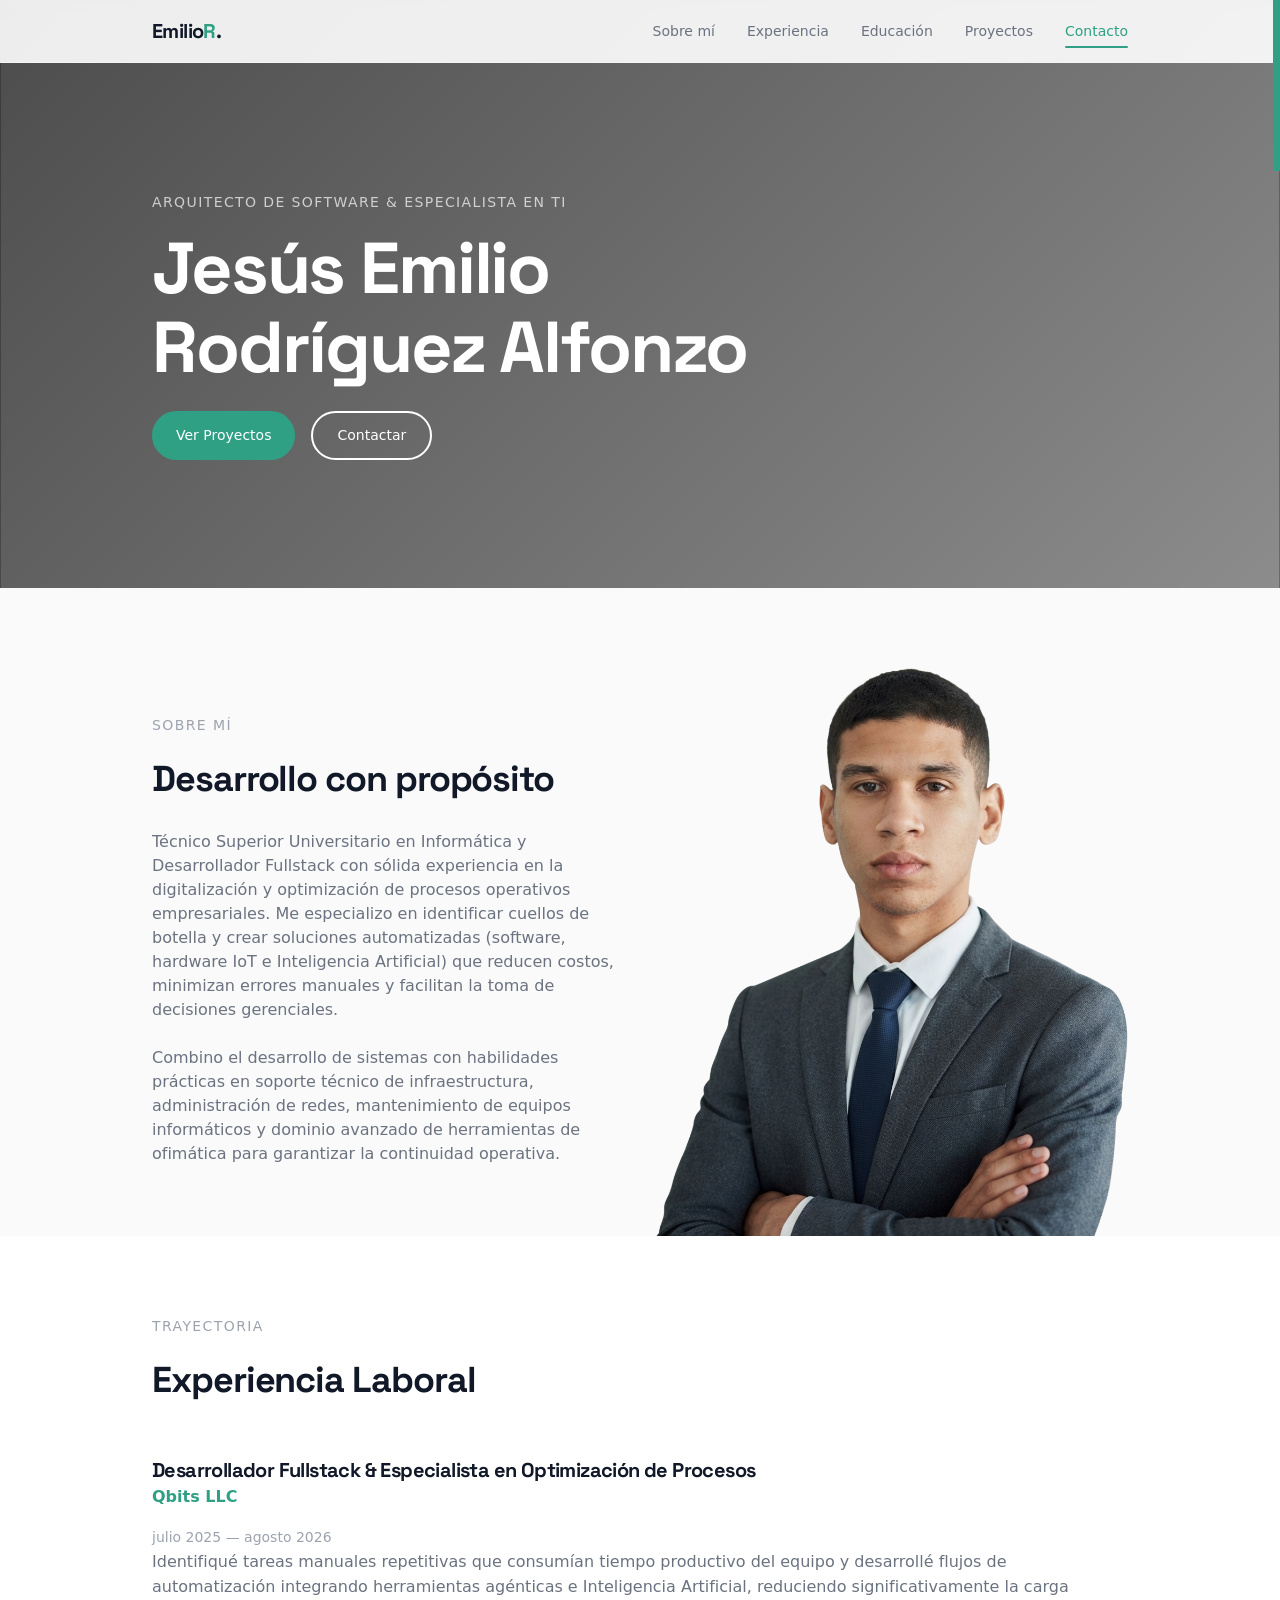
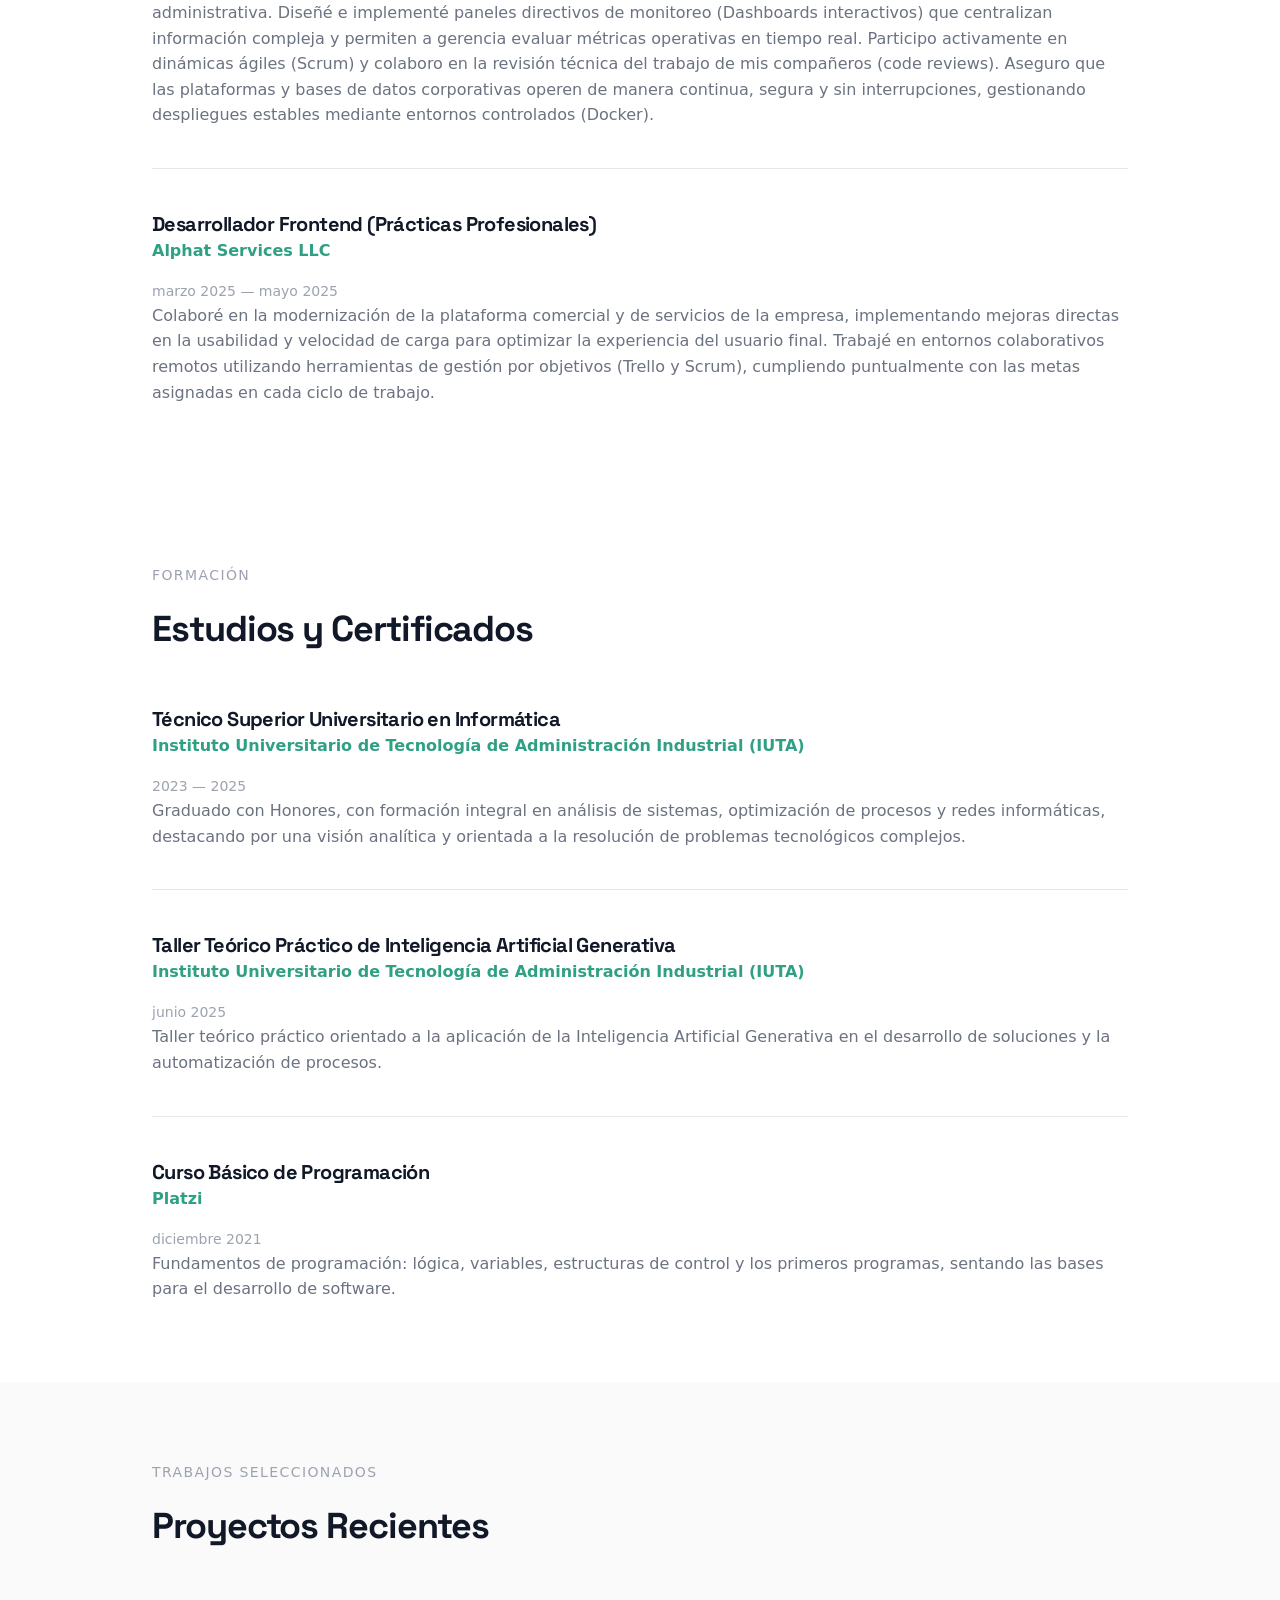
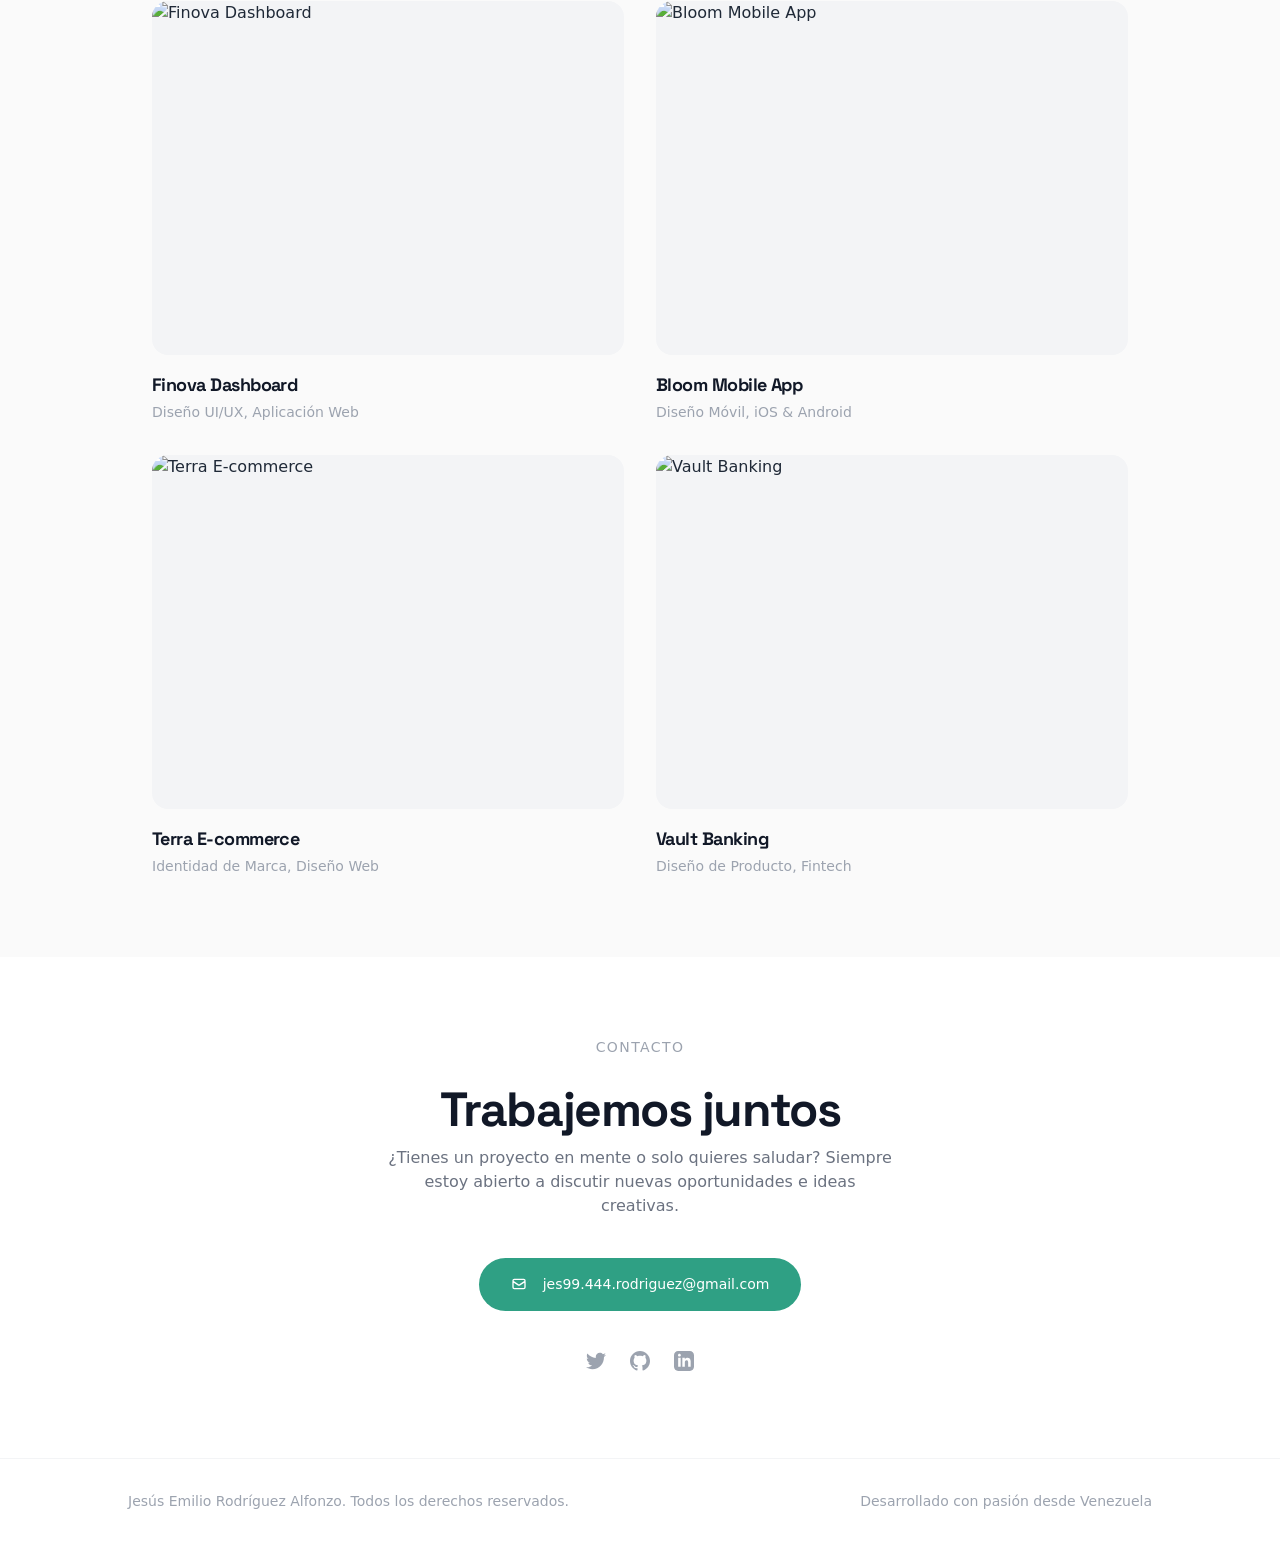
==== commit 93f39781: "certificados" ====
--- a/demo.html
+++ b/demo.html
@@ -933,6 +933,22 @@
                 <p class="job-desc">Graduado con Honores, con formación integral en análisis de sistemas, optimización
                     de procesos y redes informáticas, destacando por una visión analítica y orientada a la resolución de
                     problemas tecnológicos complejos.</p>
+            </div>
+            <!-- Estudio 2 -->
+            <div class="experience-item fade-in">
+                <h3 class="job-title">Taller Teórico Práctico de Inteligencia Artificial Generativa</h3>
+                <p class="company-name">Instituto Universitario de Tecnología de Administración Industrial (IUTA)</p>
+                <span class="job-duration">junio 2025</span>
+                <p class="job-desc">Taller teórico práctico orientado a la aplicación de la Inteligencia Artificial
+                    Generativa en el desarrollo de soluciones y la automatización de procesos.</p>
+            </div>
+            <!-- Estudio 3 -->
+            <div class="experience-item fade-in">
+                <h3 class="job-title">Curso Básico de Programación</h3>
+                <p class="company-name">Platzi</p>
+                <span class="job-duration">diciembre 2021</span>
+                <p class="job-desc">Fundamentos de programación: lógica, variables, estructuras de control y los
+                    primeros programas, sentando las bases para el desarrollo de software.</p>
             </div>
         </div>
     </section>
